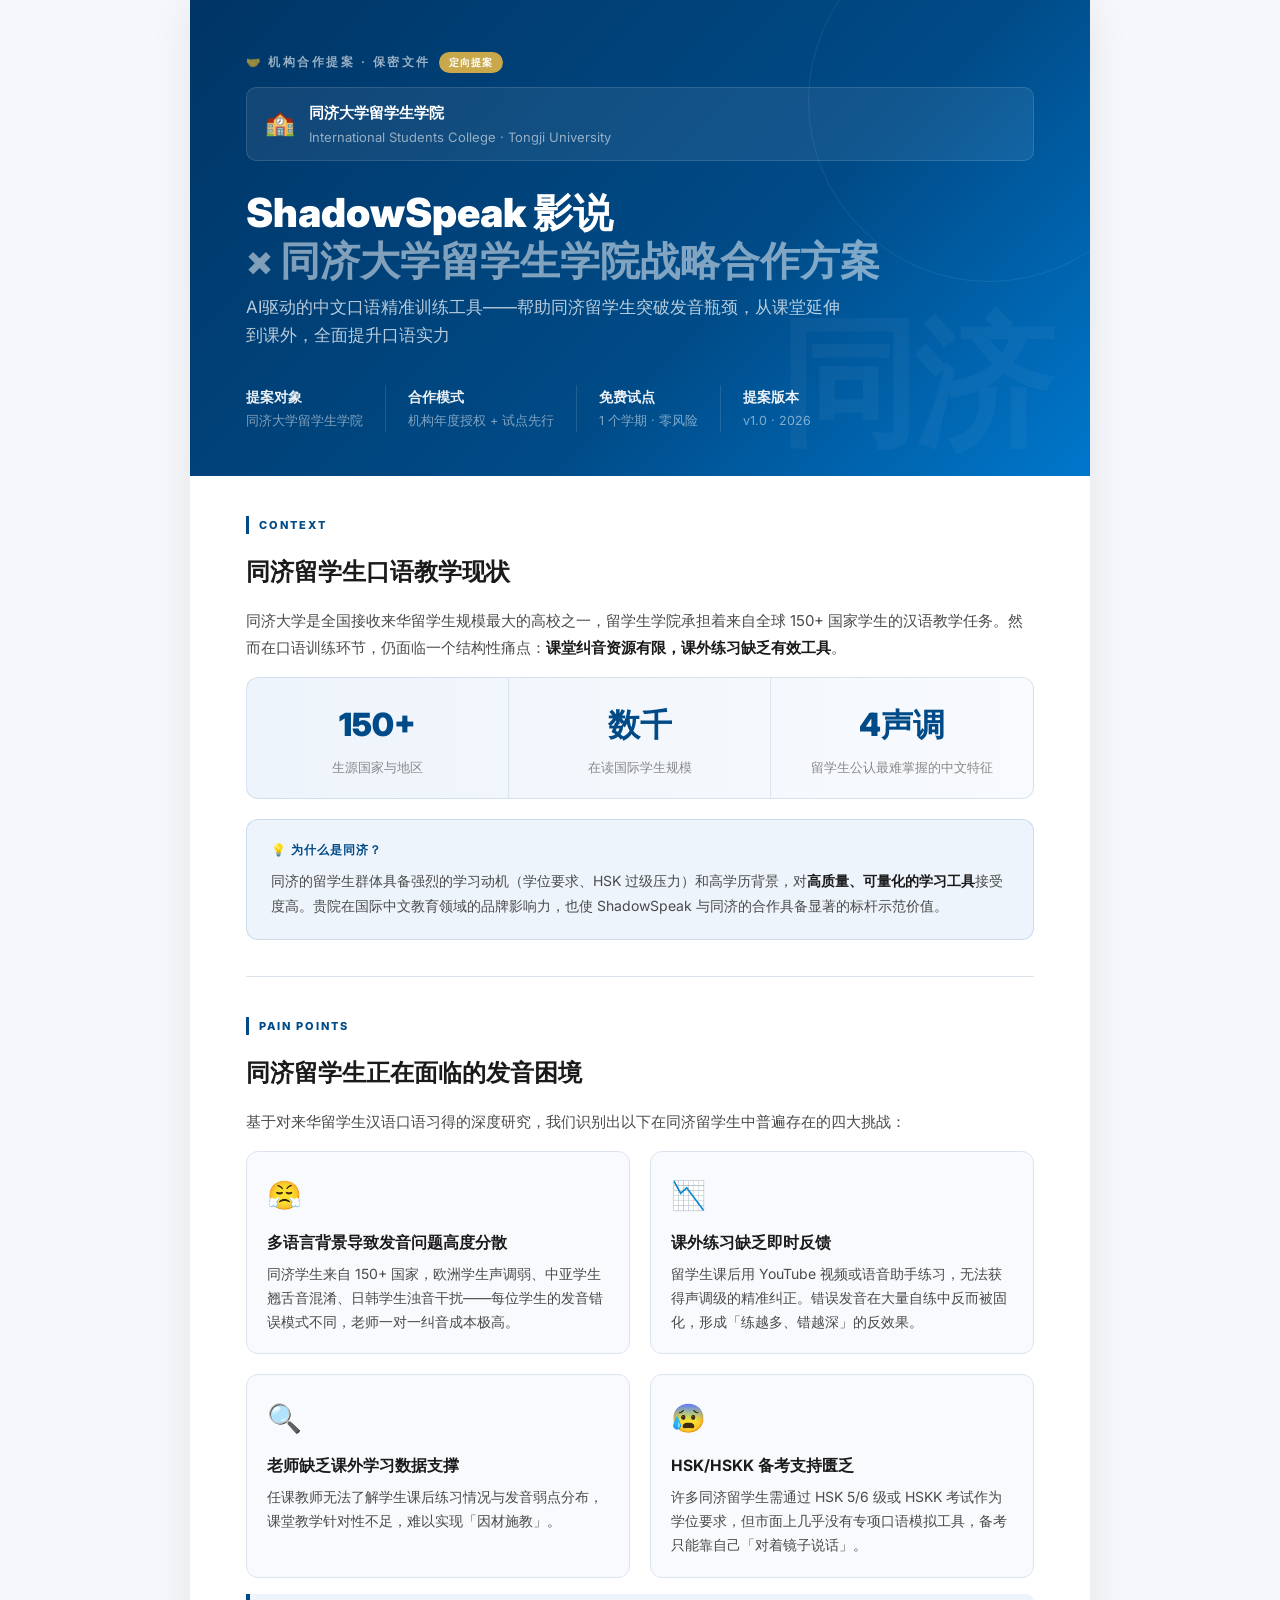
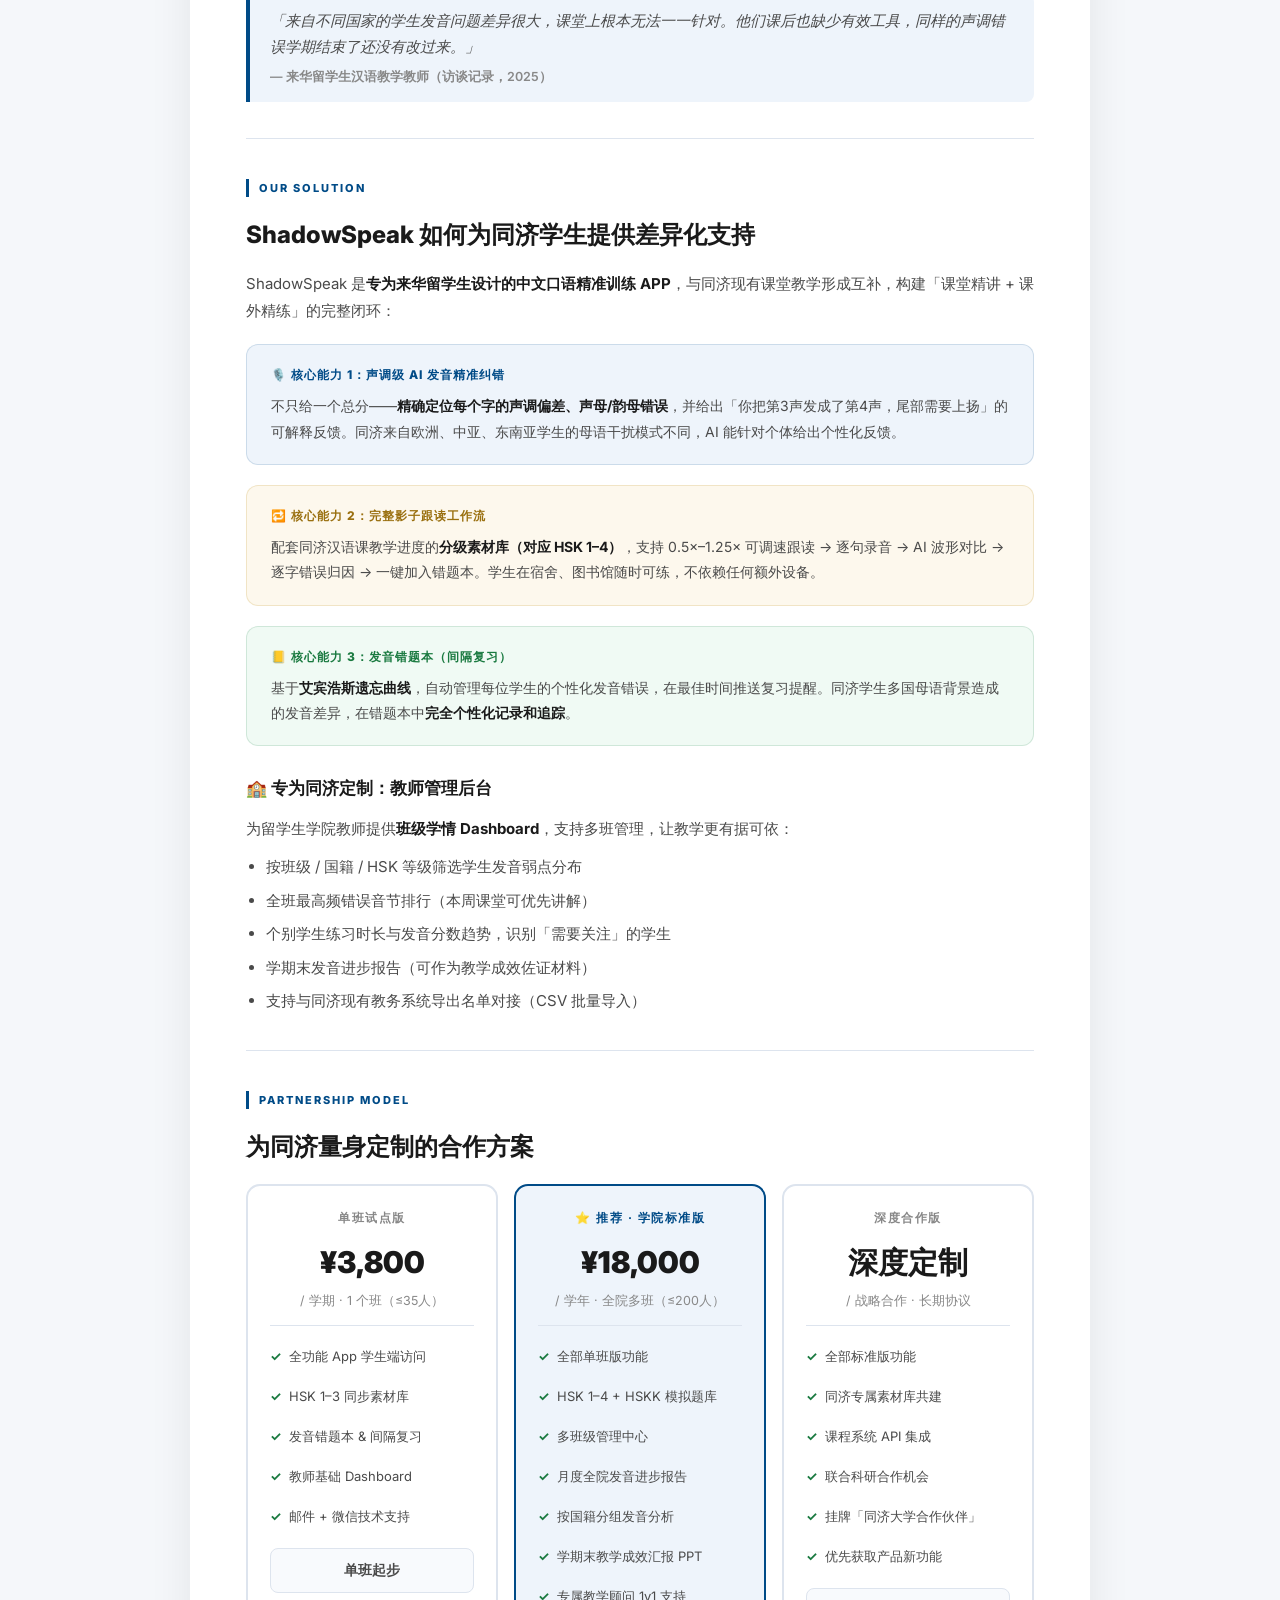
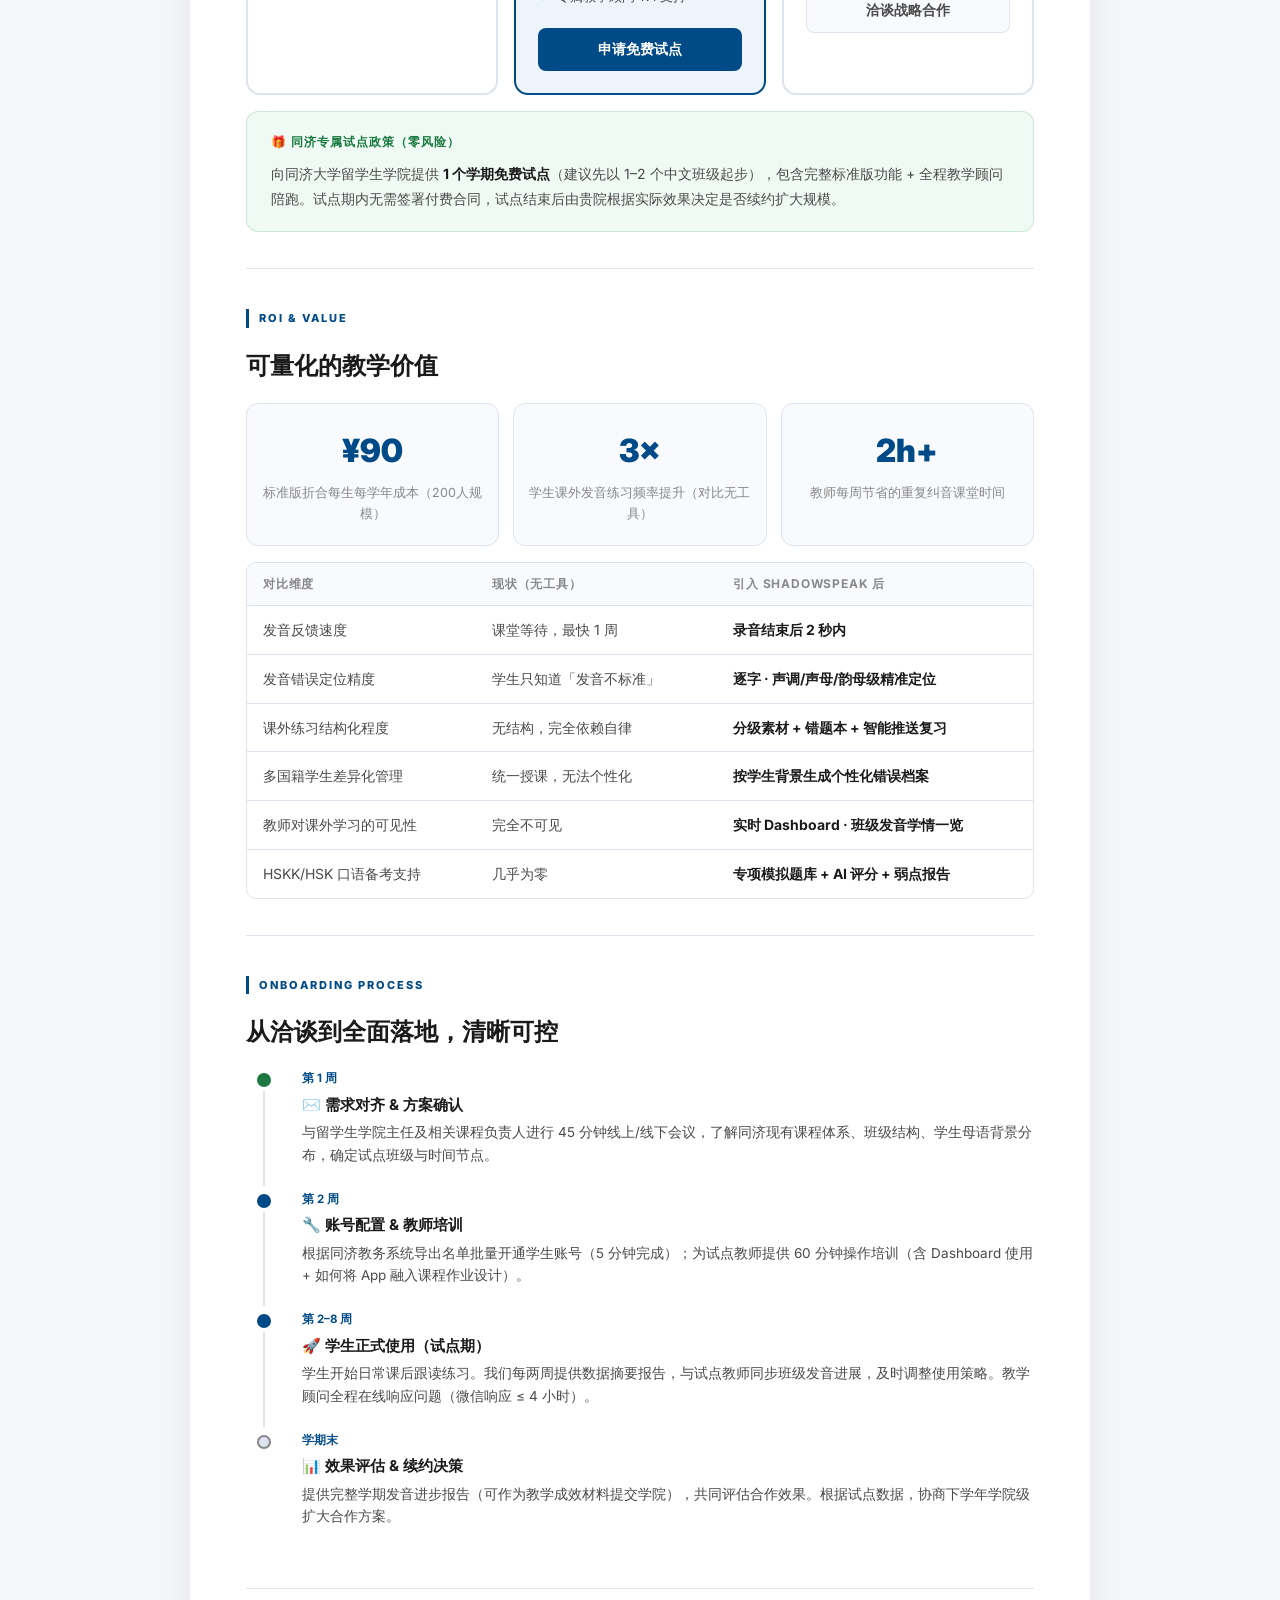
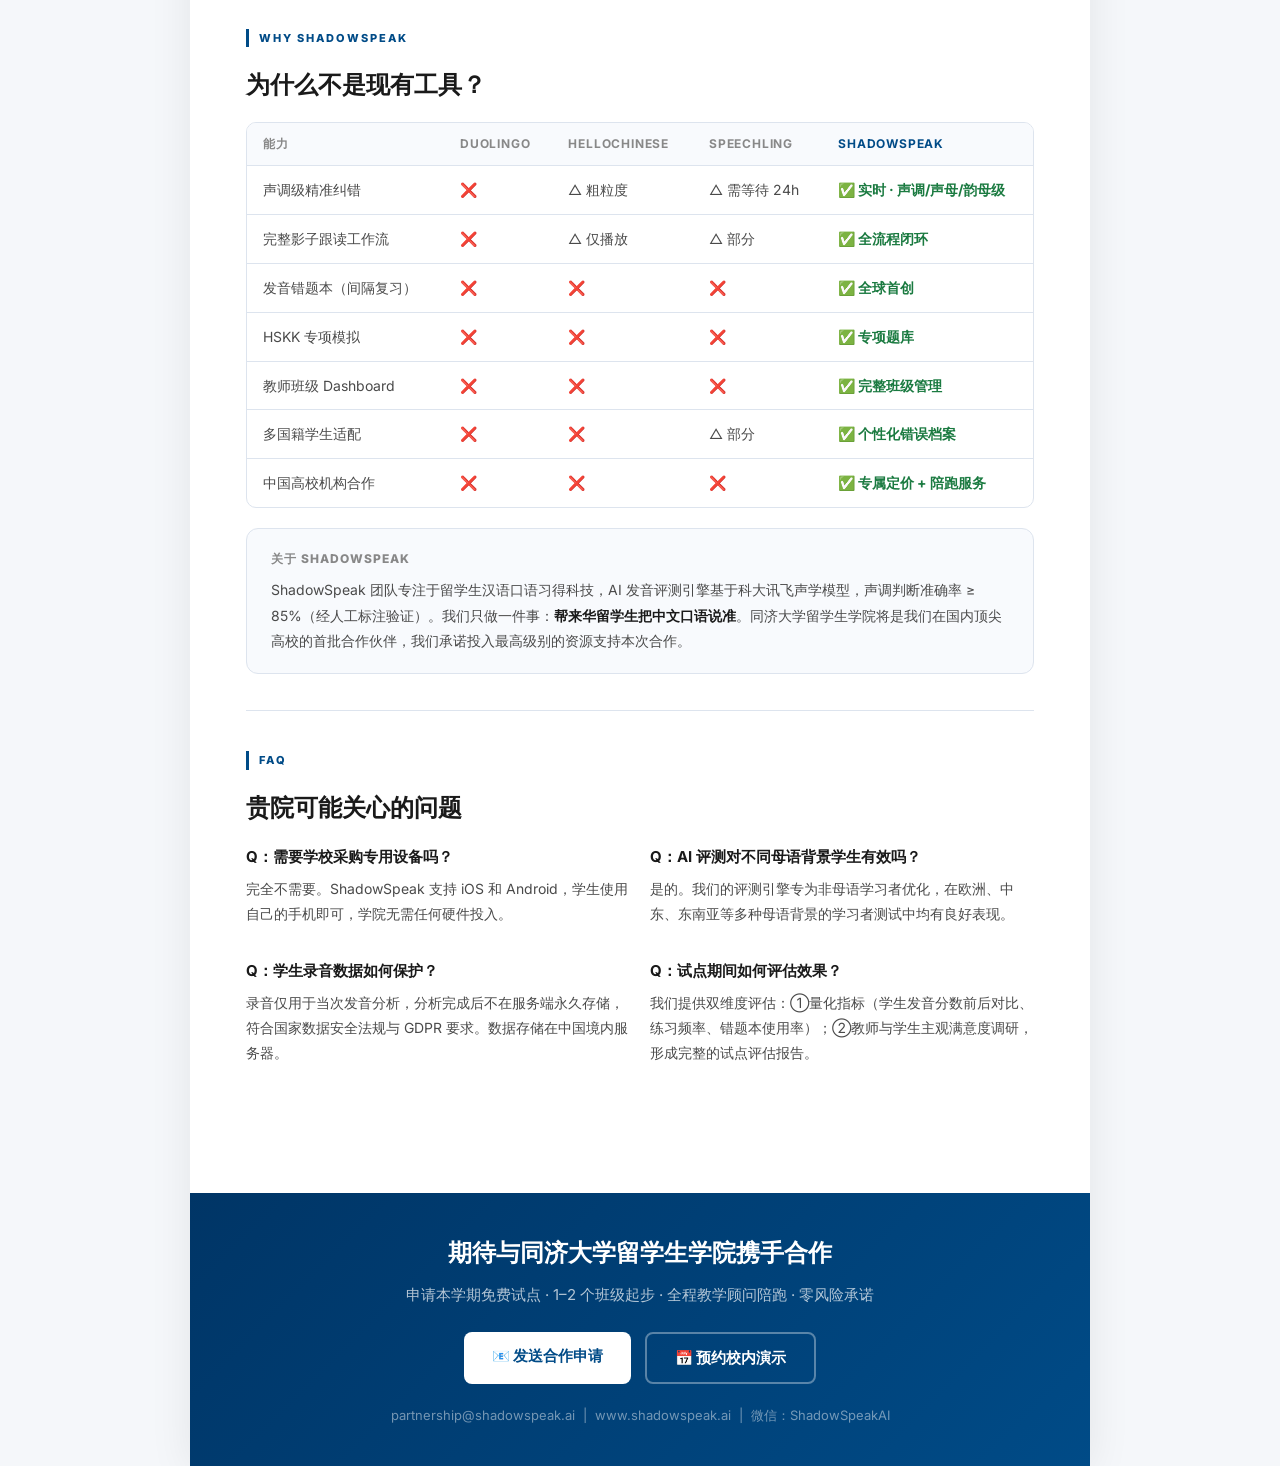
==== tob_proposal.html @ cf32af8a "Publish tob_proposal.html" ====
<!DOCTYPE html>
<html lang="zh">
<head>
<meta charset="UTF-8">
<meta name="viewport" content="width=device-width, initial-scale=1.0">
<title>ShadowSpeak 影说 — 同济大学留学生学院合作提案</title>
<link href="https://fonts.googleapis.com/css2?family=Inter:wght@300;400;500;600;700;800;900&display=swap" rel="stylesheet">
<style>
*{margin:0;padding:0;box-sizing:border-box;}
:root{
  --brand:#004B87;--brand-dark:#003566;--brand-accent:#0077CC;
  --gold:#C9A84C;--gold-light:#fdf8ed;
  --ink:#1a1a1a;--ink2:#4a4a4a;--ink3:#888;
  --light:#f5f7fa;--white:#ffffff;
  --border:#dde4ee;--surface:#f8fafd;
  --blue-light:#eef4fb;--green-light:#f0faf4;--red-light:#fdf2f0;
  --green:#1a7a40;--red:#c0392b;
}
html{font-size:16px;}
body{font-family:'Inter',sans-serif;background:var(--light);color:var(--ink);line-height:1.7;}
.page{max-width:900px;margin:0 auto;background:var(--white);box-shadow:0 4px 40px rgba(0,0,0,0.08);}

/* ── HEADER ── */
.header{
  background:linear-gradient(135deg, var(--brand-dark) 0%, var(--brand) 60%, var(--brand-accent) 100%);
  padding:52px 56px 44px;position:relative;overflow:hidden;
}
.header::after{
  content:'';position:absolute;top:-80px;right:-80px;
  width:360px;height:360px;border-radius:50%;
  border:1px solid rgba(255,255,255,0.08);
}
.header::before{
  content:'同济';position:absolute;bottom:-24px;right:40px;
  font-size:140px;font-weight:900;color:rgba(255,255,255,0.04);
  letter-spacing:-4px;pointer-events:none;
}
.h-kicker{
  font-size:11.5px;font-weight:700;letter-spacing:2.5px;text-transform:uppercase;
  color:rgba(255,255,255,0.6);margin-bottom:14px;display:flex;align-items:center;gap:8px;
}
.h-kicker-badge{
  background:var(--gold);color:#fff;font-size:10px;font-weight:800;
  padding:2px 10px;border-radius:999px;letter-spacing:1px;
}
.h-title{font-size:40px;font-weight:900;color:#fff;line-height:1.2;margin-bottom:8px;}
.h-title span{color:rgba(255,255,255,0.5);}
.h-subtitle{font-size:17px;color:rgba(255,255,255,0.72);font-weight:400;margin-bottom:36px;max-width:600px;line-height:1.65;}
.h-meta{display:flex;gap:0;flex-wrap:wrap;}
.h-meta-item{
  font-size:12.5px;color:rgba(255,255,255,0.5);
  padding-right:22px;margin-right:22px;border-right:1px solid rgba(255,255,255,0.12);
}
.h-meta-item:last-child{border-right:none;}
.h-meta strong{color:rgba(255,255,255,0.92);display:block;font-size:14px;margin-bottom:2px;}
/* school banner */
.school-banner{
  background:rgba(255,255,255,0.07);border:1px solid rgba(255,255,255,0.12);
  border-radius:10px;padding:12px 18px;margin-bottom:28px;
  display:flex;align-items:center;gap:14px;
}
.sb-flag{font-size:24px;}
.sb-name{font-size:15px;font-weight:800;color:#fff;}
.sb-dept{font-size:13px;color:rgba(255,255,255,0.55);}

/* ── BODY ── */
.body{padding:0 56px 60px;}

.sec{padding:40px 0 0;}
.sec-label{
  font-size:11px;font-weight:800;letter-spacing:2px;text-transform:uppercase;
  color:var(--brand);border-left:3px solid var(--brand);padding-left:10px;margin-bottom:18px;
}
.sec-title{font-size:24px;font-weight:800;color:var(--ink);margin-bottom:14px;}
p{color:var(--ink2);font-size:15px;line-height:1.8;margin-bottom:12px;}
ul,ol{color:var(--ink2);padding-left:20px;margin-bottom:12px;}
li{margin-bottom:8px;font-size:15px;line-height:1.7;}
strong{color:var(--ink);font-weight:700;}

.divider{height:1px;background:var(--border);margin:36px 0 0;}

/* highlight box */
.hbox{border-radius:12px;padding:20px 24px;margin:20px 0;}
.hbox-blue{background:var(--blue-light);border:1px solid rgba(0,75,135,0.15);}
.hbox-gold{background:var(--gold-light);border:1px solid rgba(201,168,76,0.25);}
.hbox-green{background:var(--green-light);border:1px solid rgba(26,122,64,0.15);}
.hbox-gray{background:var(--surface);border:1px solid var(--border);}
.hbox-red{background:var(--red-light);border:1px solid rgba(192,57,43,0.12);}
.hbox-title{font-size:12px;font-weight:800;letter-spacing:1px;text-transform:uppercase;margin-bottom:8px;}
.hbox-blue .hbox-title{color:var(--brand);}
.hbox-gold .hbox-title{color:#9a7010;}
.hbox-green .hbox-title{color:var(--green);}
.hbox-gray .hbox-title{color:var(--ink3);}
.hbox-red .hbox-title{color:var(--red);}
.hbox p{margin:0;font-size:14px;}

/* two-col */
.two-col{display:grid;grid-template-columns:1fr 1fr;gap:20px;margin:16px 0;}
.col-card{background:var(--surface);border:1px solid var(--border);border-radius:12px;padding:20px;}
.cc-icon{font-size:28px;margin-bottom:10px;}
.cc-title{font-size:15.5px;font-weight:700;color:var(--ink);margin-bottom:6px;}
.cc-desc{font-size:14px;color:var(--ink2);line-height:1.7;}

/* table */
.table-wrap{overflow-x:auto;margin:16px 0;border-radius:10px;border:1px solid var(--border);}
table{width:100%;border-collapse:collapse;font-size:14px;}
th{padding:11px 16px;text-align:left;background:var(--surface);color:var(--ink3);font-size:12px;font-weight:700;letter-spacing:0.8px;text-transform:uppercase;border-bottom:1px solid var(--border);}
td{padding:12px 16px;border-bottom:1px solid var(--border);color:var(--ink2);vertical-align:top;}
tr:last-child td{border-bottom:none;}

/* data highlight row */
.tongji-stat{
  background:linear-gradient(90deg,var(--blue-light),rgba(238,244,251,0.4));
  border:1px solid rgba(0,75,135,0.12);border-radius:12px;
  display:grid;grid-template-columns:repeat(3,1fr);gap:0;margin:16px 0;overflow:hidden;
}
.ts-item{text-align:center;padding:20px 16px;border-right:1px solid rgba(0,75,135,0.1);}
.ts-item:last-child{border-right:none;}
.ts-num{font-size:32px;font-weight:900;color:var(--brand);margin-bottom:4px;}
.ts-label{font-size:12.5px;color:var(--ink3);}

/* pricing */
.pricing-grid{display:grid;grid-template-columns:1fr 1fr 1fr;gap:16px;margin:16px 0;}
.price-card{border-radius:14px;padding:22px;border:2px solid var(--border);text-align:center;}
.price-card.featured{border-color:var(--brand);background:var(--blue-light);}
.pc-plan{font-size:12px;font-weight:700;letter-spacing:1.5px;text-transform:uppercase;color:var(--ink3);margin-bottom:8px;}
.price-card.featured .pc-plan{color:var(--brand);}
.pc-price{font-size:30px;font-weight:900;color:var(--ink);margin-bottom:2px;}
.pc-unit{font-size:12.5px;color:var(--ink3);}
.pc-divider{height:1px;background:var(--border);margin:14px 0;}
.pc-features{list-style:none;padding:0;text-align:left;}
.pc-features li{font-size:13px;color:var(--ink2);padding:5px 0;display:flex;gap:8px;align-items:flex-start;}
.pc-features li::before{content:'✓';color:var(--green);font-weight:700;flex-shrink:0;}
.pc-cta{margin-top:16px;padding:10px;border-radius:8px;font-size:13.5px;font-weight:700;cursor:pointer;}
.price-card.featured .pc-cta{background:var(--brand);color:#fff;}
.price-card:not(.featured) .pc-cta{background:var(--surface);border:1px solid var(--border);color:var(--ink2);}

/* timeline */
.timeline{margin:16px 0;}
.tl-item{display:flex;gap:20px;margin-bottom:0;}
.tl-left{display:flex;flex-direction:column;align-items:center;width:36px;flex-shrink:0;}
.tl-dot{width:14px;height:14px;border-radius:50%;background:var(--brand);flex-shrink:0;margin-top:4px;}
.tl-dot.done{background:var(--green);}
.tl-dot.future{background:var(--border);border:2px solid var(--ink3);}
.tl-line{width:2px;flex:1;background:var(--border);margin:4px 0;}
.tl-item:last-child .tl-line{display:none;}
.tl-right{padding-bottom:24px;}
.tl-month{font-size:11.5px;font-weight:700;color:var(--brand);margin-bottom:3px;}
.tl-title{font-size:15px;font-weight:700;color:var(--ink);margin-bottom:4px;}
.tl-desc{font-size:13.5px;color:var(--ink2);line-height:1.65;}

/* ROI */
.roi-grid{display:grid;grid-template-columns:repeat(3,1fr);gap:14px;margin:16px 0;}
.roi-card{text-align:center;padding:20px 14px;background:var(--surface);border:1px solid var(--border);border-radius:12px;}
.roi-num{font-size:32px;font-weight:900;color:var(--brand);margin-bottom:4px;}
.roi-label{font-size:12.5px;color:var(--ink3);}

/* quote */
.quote{border-left:4px solid var(--brand);padding:14px 20px;margin:16px 0;background:var(--blue-light);border-radius:0 8px 8px 0;}
.quote-text{font-size:15px;color:var(--ink2);font-style:italic;line-height:1.75;margin-bottom:6px;}
.quote-src{font-size:12.5px;color:var(--ink3);font-weight:600;}

/* CTA footer */
.cta-footer{
  background:linear-gradient(135deg,var(--brand-dark),var(--brand));
  padding:40px 56px;text-align:center;
}
.cf-title{font-size:24px;font-weight:800;color:#fff;margin-bottom:8px;}
.cf-sub{font-size:15px;color:rgba(255,255,255,0.7);margin-bottom:24px;}
.cf-btns{display:flex;gap:14px;justify-content:center;flex-wrap:wrap;}
.cf-btn{padding:12px 28px;border-radius:8px;font-size:14.5px;font-weight:700;cursor:pointer;}
.cf-btn-primary{background:#fff;color:var(--brand);}
.cf-btn-secondary{background:transparent;border:2px solid rgba(255,255,255,0.35);color:#fff;}
.cf-contact{margin-top:20px;font-size:13px;color:rgba(255,255,255,0.45);}

@media print{.page{box-shadow:none;}.cta-footer{break-inside:avoid;}}
</style>
</head>
<body>
<div class="page">

<!-- ── HEADER ── -->
<div class="header">
  <div class="h-kicker">
    🤝 机构合作提案 · 保密文件
    <span class="h-kicker-badge">定向提案</span>
  </div>
  <div class="school-banner">
    <div class="sb-flag">🏫</div>
    <div>
      <div class="sb-name">同济大学留学生学院</div>
      <div class="sb-dept">International Students College · Tongji University</div>
    </div>
  </div>
  <div class="h-title">ShadowSpeak 影说<br><span>× 同济大学留学生学院战略合作方案</span></div>
  <div class="h-subtitle">AI驱动的中文口语精准训练工具——帮助同济留学生突破发音瓶颈，从课堂延伸到课外，全面提升口语实力</div>
  <div class="h-meta">
    <div class="h-meta-item"><strong>提案对象</strong>同济大学留学生学院</div>
    <div class="h-meta-item"><strong>合作模式</strong>机构年度授权 + 试点先行</div>
    <div class="h-meta-item"><strong>免费试点</strong>1 个学期 · 零风险</div>
    <div class="h-meta-item"><strong>提案版本</strong>v1.0 · 2026</div>
  </div>
</div>

<div class="body">

  <!-- ── 0. 同济数据背景 ── -->
  <div class="sec">
    <div class="sec-label">Context</div>
    <div class="sec-title">同济留学生口语教学现状</div>
    <p>同济大学是全国接收来华留学生规模最大的高校之一，留学生学院承担着来自全球 150+ 国家学生的汉语教学任务。然而在口语训练环节，仍面临一个结构性痛点：<strong>课堂纠音资源有限，课外练习缺乏有效工具</strong>。</p>
    <div class="tongji-stat">
      <div class="ts-item">
        <div class="ts-num">150+</div>
        <div class="ts-label">生源国家与地区</div>
      </div>
      <div class="ts-item">
        <div class="ts-num">数千</div>
        <div class="ts-label">在读国际学生规模</div>
      </div>
      <div class="ts-item">
        <div class="ts-num">4声调</div>
        <div class="ts-label">留学生公认最难掌握的中文特征</div>
      </div>
    </div>
    <div class="hbox hbox-blue">
      <div class="hbox-title">💡 为什么是同济？</div>
      <p>同济的留学生群体具备强烈的学习动机（学位要求、HSK 过级压力）和高学历背景，对<strong>高质量、可量化的学习工具</strong>接受度高。贵院在国际中文教育领域的品牌影响力，也使 ShadowSpeak 与同济的合作具备显著的标杆示范价值。</p>
    </div>
  </div>
  <div class="divider"></div>

  <!-- ── 1. 您面临的挑战 ── -->
  <div class="sec">
    <div class="sec-label">Pain Points</div>
    <div class="sec-title">同济留学生正在面临的发音困境</div>
    <p>基于对来华留学生汉语口语习得的深度研究，我们识别出以下在同济留学生中普遍存在的四大挑战：</p>
    <div class="two-col">
      <div class="col-card">
        <div class="cc-icon">😤</div>
        <div class="cc-title">多语言背景导致发音问题高度分散</div>
        <div class="cc-desc">同济学生来自 150+ 国家，欧洲学生声调弱、中亚学生翘舌音混淆、日韩学生浊音干扰——每位学生的发音错误模式不同，老师一对一纠音成本极高。</div>
      </div>
      <div class="col-card">
        <div class="cc-icon">📉</div>
        <div class="cc-title">课外练习缺乏即时反馈</div>
        <div class="cc-desc">留学生课后用 YouTube 视频或语音助手练习，无法获得声调级的精准纠正。错误发音在大量自练中反而被固化，形成「练越多、错越深」的反效果。</div>
      </div>
      <div class="col-card">
        <div class="cc-icon">🔍</div>
        <div class="cc-title">老师缺乏课外学习数据支撑</div>
        <div class="cc-desc">任课教师无法了解学生课后练习情况与发音弱点分布，课堂教学针对性不足，难以实现「因材施教」。</div>
      </div>
      <div class="col-card">
        <div class="cc-icon">😰</div>
        <div class="cc-title">HSK/HSKK 备考支持匮乏</div>
        <div class="cc-desc">许多同济留学生需通过 HSK 5/6 级或 HSKK 考试作为学位要求，但市面上几乎没有专项口语模拟工具，备考只能靠自己「对着镜子说话」。</div>
      </div>
    </div>
    <div class="quote">
      <div class="quote-text">「来自不同国家的学生发音问题差异很大，课堂上根本无法一一针对。他们课后也缺少有效工具，同样的声调错误学期结束了还没有改过来。」</div>
      <div class="quote-src">— 来华留学生汉语教学教师（访谈记录，2025）</div>
    </div>
  </div>
  <div class="divider"></div>

  <!-- ── 2. 解决方案 ── -->
  <div class="sec">
    <div class="sec-label">Our Solution</div>
    <div class="sec-title">ShadowSpeak 如何为同济学生提供差异化支持</div>
    <p>ShadowSpeak 是<strong>专为来华留学生设计的中文口语精准训练 APP</strong>，与同济现有课堂教学形成互补，构建「课堂精讲 + 课外精练」的完整闭环：</p>

    <div class="hbox hbox-blue" style="margin-top:20px;">
      <div class="hbox-title">🎙️ 核心能力 1：声调级 AI 发音精准纠错</div>
      <p>不只给一个总分——<strong>精确定位每个字的声调偏差、声母/韵母错误</strong>，并给出「你把第3声发成了第4声，尾部需要上扬」的可解释反馈。同济来自欧洲、中亚、东南亚学生的母语干扰模式不同，AI 能针对个体给出个性化反馈。</p>
    </div>

    <div class="hbox hbox-gold">
      <div class="hbox-title">🔁 核心能力 2：完整影子跟读工作流</div>
      <p>配套同济汉语课教学进度的<strong>分级素材库（对应 HSK 1–4）</strong>，支持 0.5×–1.25× 可调速跟读 → 逐句录音 → AI 波形对比 → 逐字错误归因 → 一键加入错题本。学生在宿舍、图书馆随时可练，不依赖任何额外设备。</p>
    </div>

    <div class="hbox hbox-green">
      <div class="hbox-title">📒 核心能力 3：发音错题本（间隔复习）</div>
      <p>基于<strong>艾宾浩斯遗忘曲线</strong>，自动管理每位学生的个性化发音错误，在最佳时间推送复习提醒。同济学生多国母语背景造成的发音差异，在错题本中<strong>完全个性化记录和追踪</strong>。</p>
    </div>

    <h3 style="font-size:17px;font-weight:700;color:var(--ink);margin:28px 0 12px;">🏫 专为同济定制：教师管理后台</h3>
    <p>为留学生学院教师提供<strong>班级学情 Dashboard</strong>，支持多班管理，让教学更有据可依：</p>
    <ul>
      <li>按班级 / 国籍 / HSK 等级筛选学生发音弱点分布</li>
      <li>全班最高频错误音节排行（本周课堂可优先讲解）</li>
      <li>个别学生练习时长与发音分数趋势，识别「需要关注」的学生</li>
      <li>学期末发音进步报告（可作为教学成效佐证材料）</li>
      <li>支持与同济现有教务系统导出名单对接（CSV 批量导入）</li>
    </ul>
  </div>
  <div class="divider"></div>

  <!-- ── 3. 合作方案 ── -->
  <div class="sec">
    <div class="sec-label">Partnership Model</div>
    <div class="sec-title">为同济量身定制的合作方案</div>

    <div class="pricing-grid">
      <div class="price-card">
        <div class="pc-plan">单班试点版</div>
        <div class="pc-price">¥3,800</div>
        <div class="pc-unit">/ 学期 · 1 个班（≤35人）</div>
        <div class="pc-divider"></div>
        <ul class="pc-features">
          <li>全功能 App 学生端访问</li>
          <li>HSK 1–3 同步素材库</li>
          <li>发音错题本 & 间隔复习</li>
          <li>教师基础 Dashboard</li>
          <li>邮件 + 微信技术支持</li>
        </ul>
        <div class="pc-cta">单班起步</div>
      </div>
      <div class="price-card featured">
        <div class="pc-plan">⭐ 推荐 · 学院标准版</div>
        <div class="pc-price">¥18,000</div>
        <div class="pc-unit">/ 学年 · 全院多班（≤200人）</div>
        <div class="pc-divider"></div>
        <ul class="pc-features">
          <li>全部单班版功能</li>
          <li>HSK 1–4 + HSKK 模拟题库</li>
          <li>多班级管理中心</li>
          <li>月度全院发音进步报告</li>
          <li>按国籍分组发音分析</li>
          <li>学期末教学成效汇报 PPT</li>
          <li>专属教学顾问 1v1 支持</li>
        </ul>
        <div class="pc-cta">申请免费试点</div>
      </div>
      <div class="price-card">
        <div class="pc-plan">深度合作版</div>
        <div class="pc-price">深度定制</div>
        <div class="pc-unit">/ 战略合作 · 长期协议</div>
        <div class="pc-divider"></div>
        <ul class="pc-features">
          <li>全部标准版功能</li>
          <li>同济专属素材库共建</li>
          <li>课程系统 API 集成</li>
          <li>联合科研合作机会</li>
          <li>挂牌「同济大学合作伙伴」</li>
          <li>优先获取产品新功能</li>
        </ul>
        <div class="pc-cta">洽谈战略合作</div>
      </div>
    </div>

    <div class="hbox hbox-green" style="margin-top:8px;">
      <div class="hbox-title">🎁 同济专属试点政策（零风险）</div>
      <p>向同济大学留学生学院提供 <strong>1 个学期免费试点</strong>（建议先以 1–2 个中文班级起步），包含完整标准版功能 + 全程教学顾问陪跑。试点期内无需签署付费合同，试点结束后由贵院根据实际效果决定是否续约扩大规模。</p>
    </div>
  </div>
  <div class="divider"></div>

  <!-- ── 4. ROI ── -->
  <div class="sec">
    <div class="sec-label">ROI & Value</div>
    <div class="sec-title">可量化的教学价值</div>
    <div class="roi-grid">
      <div class="roi-card">
        <div class="roi-num">¥90</div>
        <div class="roi-label">标准版折合每生每学年成本（200人规模）</div>
      </div>
      <div class="roi-card">
        <div class="roi-num">3×</div>
        <div class="roi-label">学生课外发音练习频率提升（对比无工具）</div>
      </div>
      <div class="roi-card">
        <div class="roi-num">2h+</div>
        <div class="roi-label">教师每周节省的重复纠音课堂时间</div>
      </div>
    </div>
    <div class="table-wrap">
      <table>
        <thead><tr><th>对比维度</th><th>现状（无工具）</th><th>引入 ShadowSpeak 后</th></tr></thead>
        <tbody>
          <tr><td>发音反馈速度</td><td>课堂等待，最快 1 周</td><td><strong>录音结束后 2 秒内</strong></td></tr>
          <tr><td>发音错误定位精度</td><td>学生只知道「发音不标准」</td><td><strong>逐字 · 声调/声母/韵母级精准定位</strong></td></tr>
          <tr><td>课外练习结构化程度</td><td>无结构，完全依赖自律</td><td><strong>分级素材 + 错题本 + 智能推送复习</strong></td></tr>
          <tr><td>多国籍学生差异化管理</td><td>统一授课，无法个性化</td><td><strong>按学生背景生成个性化错误档案</strong></td></tr>
          <tr><td>教师对课外学习的可见性</td><td>完全不可见</td><td><strong>实时 Dashboard · 班级发音学情一览</strong></td></tr>
          <tr><td>HSKK/HSK 口语备考支持</td><td>几乎为零</td><td><strong>专项模拟题库 + AI 评分 + 弱点报告</strong></td></tr>
        </tbody>
      </table>
    </div>
  </div>
  <div class="divider"></div>

  <!-- ── 5. 合作流程 ── -->
  <div class="sec">
    <div class="sec-label">Onboarding Process</div>
    <div class="sec-title">从洽谈到全面落地，清晰可控</div>
    <div class="timeline">
      <div class="tl-item">
        <div class="tl-left"><div class="tl-dot done"></div><div class="tl-line"></div></div>
        <div class="tl-right">
          <div class="tl-month">第 1 周</div>
          <div class="tl-title">✉️ 需求对齐 & 方案确认</div>
          <div class="tl-desc">与留学生学院主任及相关课程负责人进行 45 分钟线上/线下会议，了解同济现有课程体系、班级结构、学生母语背景分布，确定试点班级与时间节点。</div>
        </div>
      </div>
      <div class="tl-item">
        <div class="tl-left"><div class="tl-dot"></div><div class="tl-line"></div></div>
        <div class="tl-right">
          <div class="tl-month">第 2 周</div>
          <div class="tl-title">🔧 账号配置 & 教师培训</div>
          <div class="tl-desc">根据同济教务系统导出名单批量开通学生账号（5 分钟完成）；为试点教师提供 60 分钟操作培训（含 Dashboard 使用 + 如何将 App 融入课程作业设计）。</div>
        </div>
      </div>
      <div class="tl-item">
        <div class="tl-left"><div class="tl-dot"></div><div class="tl-line"></div></div>
        <div class="tl-right">
          <div class="tl-month">第 2–8 周</div>
          <div class="tl-title">🚀 学生正式使用（试点期）</div>
          <div class="tl-desc">学生开始日常课后跟读练习。我们每两周提供数据摘要报告，与试点教师同步班级发音进展，及时调整使用策略。教学顾问全程在线响应问题（微信响应 ≤ 4 小时）。</div>
        </div>
      </div>
      <div class="tl-item">
        <div class="tl-left"><div class="tl-dot future"></div><div class="tl-line"></div></div>
        <div class="tl-right">
          <div class="tl-month">学期末</div>
          <div class="tl-title">📊 效果评估 & 续约决策</div>
          <div class="tl-desc">提供完整学期发音进步报告（可作为教学成效材料提交学院），共同评估合作效果。根据试点数据，协商下学年学院级扩大合作方案。</div>
        </div>
      </div>
    </div>
  </div>
  <div class="divider"></div>

  <!-- ── 6. 竞品对比 ── -->
  <div class="sec">
    <div class="sec-label">Why ShadowSpeak</div>
    <div class="sec-title">为什么不是现有工具？</div>
    <div class="table-wrap">
      <table>
        <thead><tr><th>能力</th><th>Duolingo</th><th>HelloChinese</th><th>Speechling</th><th style="color:var(--brand);">ShadowSpeak</th></tr></thead>
        <tbody>
          <tr><td>声调级精准纠错</td><td>❌</td><td>△ 粗粒度</td><td>△ 需等待 24h</td><td style="color:var(--green);font-weight:700;">✅ 实时 · 声调/声母/韵母级</td></tr>
          <tr><td>完整影子跟读工作流</td><td>❌</td><td>△ 仅播放</td><td>△ 部分</td><td style="color:var(--green);font-weight:700;">✅ 全流程闭环</td></tr>
          <tr><td>发音错题本（间隔复习）</td><td>❌</td><td>❌</td><td>❌</td><td style="color:var(--green);font-weight:700;">✅ 全球首创</td></tr>
          <tr><td>HSKK 专项模拟</td><td>❌</td><td>❌</td><td>❌</td><td style="color:var(--green);font-weight:700;">✅ 专项题库</td></tr>
          <tr><td>教师班级 Dashboard</td><td>❌</td><td>❌</td><td>❌</td><td style="color:var(--green);font-weight:700;">✅ 完整班级管理</td></tr>
          <tr><td>多国籍学生适配</td><td>❌</td><td>❌</td><td>△ 部分</td><td style="color:var(--green);font-weight:700;">✅ 个性化错误档案</td></tr>
          <tr><td>中国高校机构合作</td><td>❌</td><td>❌</td><td>❌</td><td style="color:var(--green);font-weight:700;">✅ 专属定价 + 陪跑服务</td></tr>
        </tbody>
      </table>
    </div>
    <div class="hbox hbox-gray" style="margin-top:20px;">
      <div class="hbox-title">关于 ShadowSpeak</div>
      <p>ShadowSpeak 团队专注于留学生汉语口语习得科技，AI 发音评测引擎基于科大讯飞声学模型，声调判断准确率 ≥ 85%（经人工标注验证）。我们只做一件事：<strong>帮来华留学生把中文口语说准</strong>。同济大学留学生学院将是我们在国内顶尖高校的首批合作伙伴，我们承诺投入最高级别的资源支持本次合作。</p>
    </div>
  </div>
  <div class="divider"></div>

  <!-- ── 7. FAQ ── -->
  <div class="sec" style="padding-bottom:40px;">
    <div class="sec-label">FAQ</div>
    <div class="sec-title">贵院可能关心的问题</div>
    <div class="two-col">
      <div>
        <h3 style="font-size:15px;font-weight:700;color:var(--ink);margin-bottom:6px;">Q：需要学校采购专用设备吗？</h3>
        <p style="font-size:14px;">完全不需要。ShadowSpeak 支持 iOS 和 Android，学生使用自己的手机即可，学院无需任何硬件投入。</p>
      </div>
      <div>
        <h3 style="font-size:15px;font-weight:700;color:var(--ink);margin-bottom:6px;">Q：AI 评测对不同母语背景学生有效吗？</h3>
        <p style="font-size:14px;">是的。我们的评测引擎专为非母语学习者优化，在欧洲、中东、东南亚等多种母语背景的学习者测试中均有良好表现。</p>
      </div>
      <div>
        <h3 style="font-size:15px;font-weight:700;color:var(--ink);margin-bottom:6px;">Q：学生录音数据如何保护？</h3>
        <p style="font-size:14px;">录音仅用于当次发音分析，分析完成后不在服务端永久存储，符合国家数据安全法规与 GDPR 要求。数据存储在中国境内服务器。</p>
      </div>
      <div>
        <h3 style="font-size:15px;font-weight:700;color:var(--ink);margin-bottom:6px;">Q：试点期间如何评估效果？</h3>
        <p style="font-size:14px;">我们提供双维度评估：①量化指标（学生发音分数前后对比、练习频率、错题本使用率）；②教师与学生主观满意度调研，形成完整的试点评估报告。</p>
      </div>
    </div>
  </div>

</div><!-- /body -->

<!-- ── CTA FOOTER ── -->
<div class="cta-footer">
  <div class="cf-title">期待与同济大学留学生学院携手合作</div>
  <div class="cf-sub">申请本学期免费试点 · 1–2 个班级起步 · 全程教学顾问陪跑 · 零风险承诺</div>
  <div class="cf-btns">
    <div class="cf-btn cf-btn-primary">📧 发送合作申请</div>
    <div class="cf-btn cf-btn-secondary">📅 预约校内演示</div>
  </div>
  <div class="cf-contact">
    partnership@shadowspeak.ai &nbsp;|&nbsp; www.shadowspeak.ai &nbsp;|&nbsp; 微信：ShadowSpeakAI
  </div>
</div>

</div><!-- /page -->
</body>
</html>
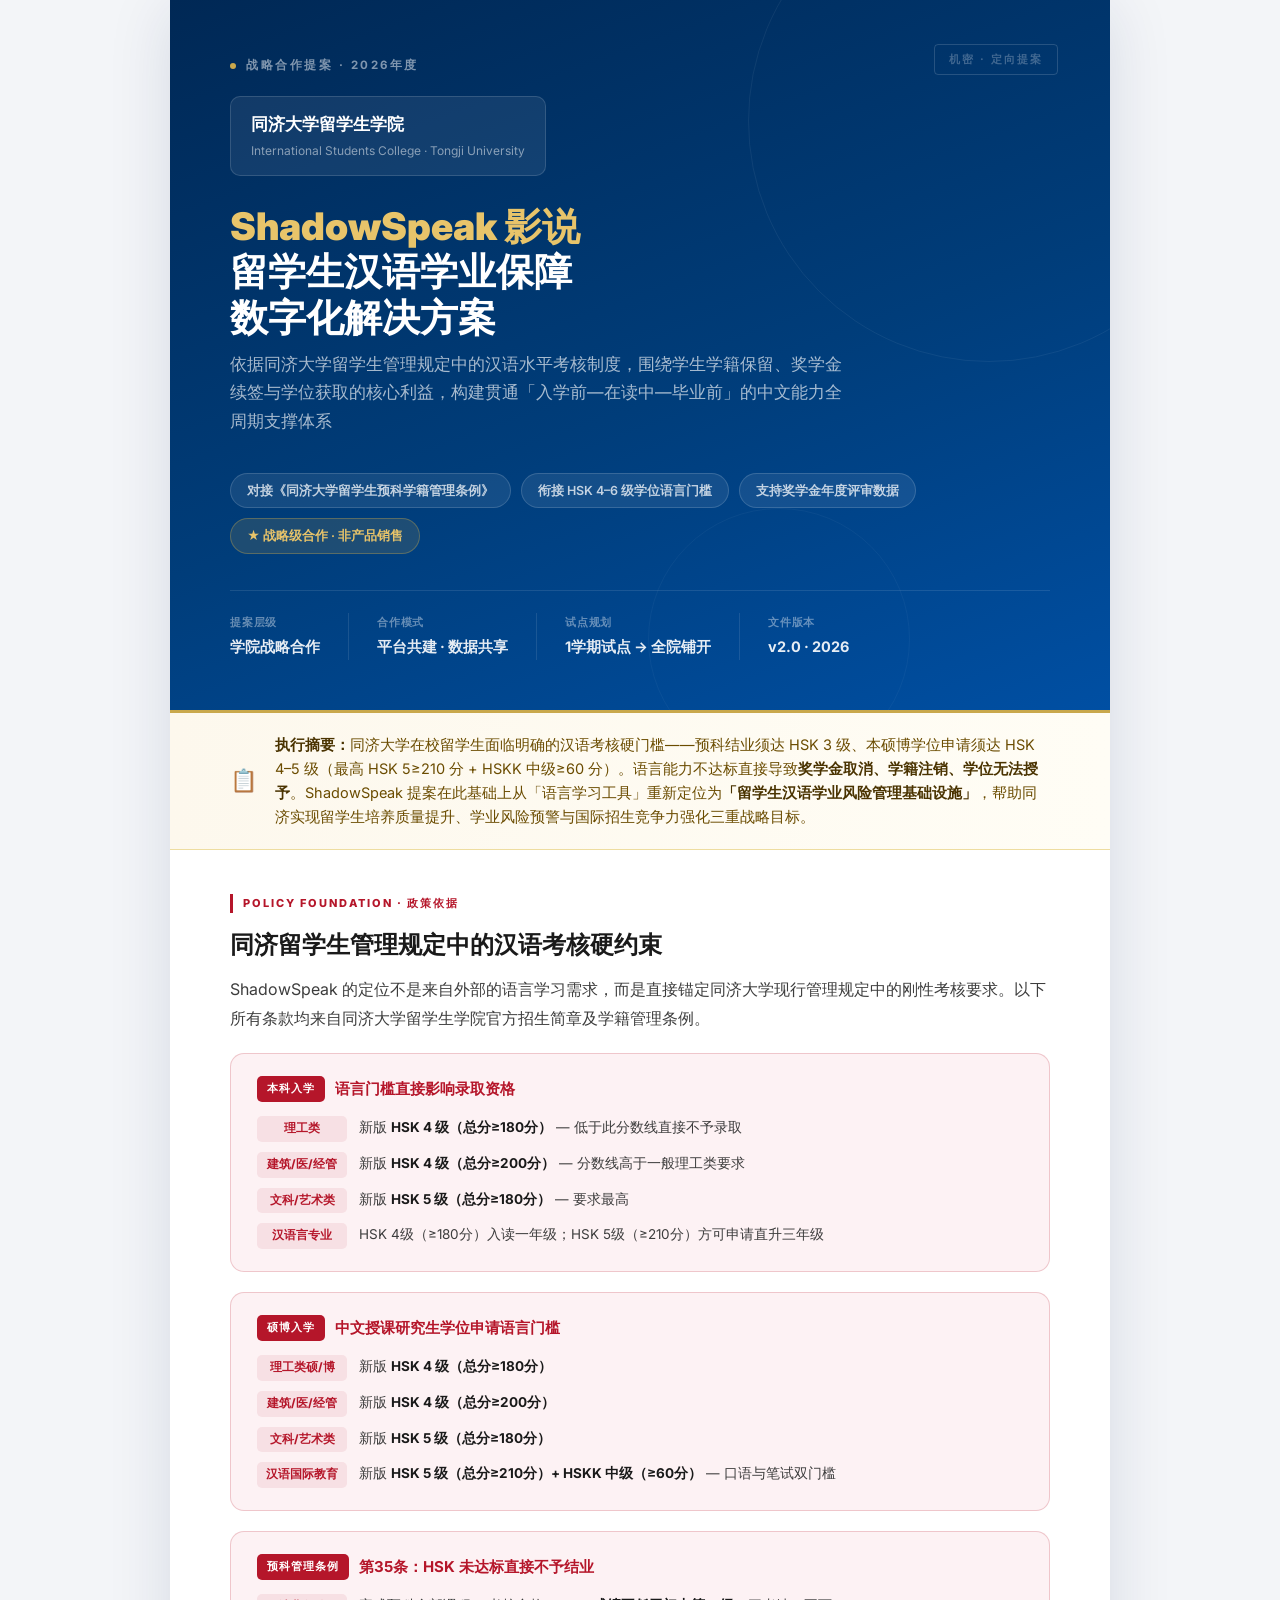
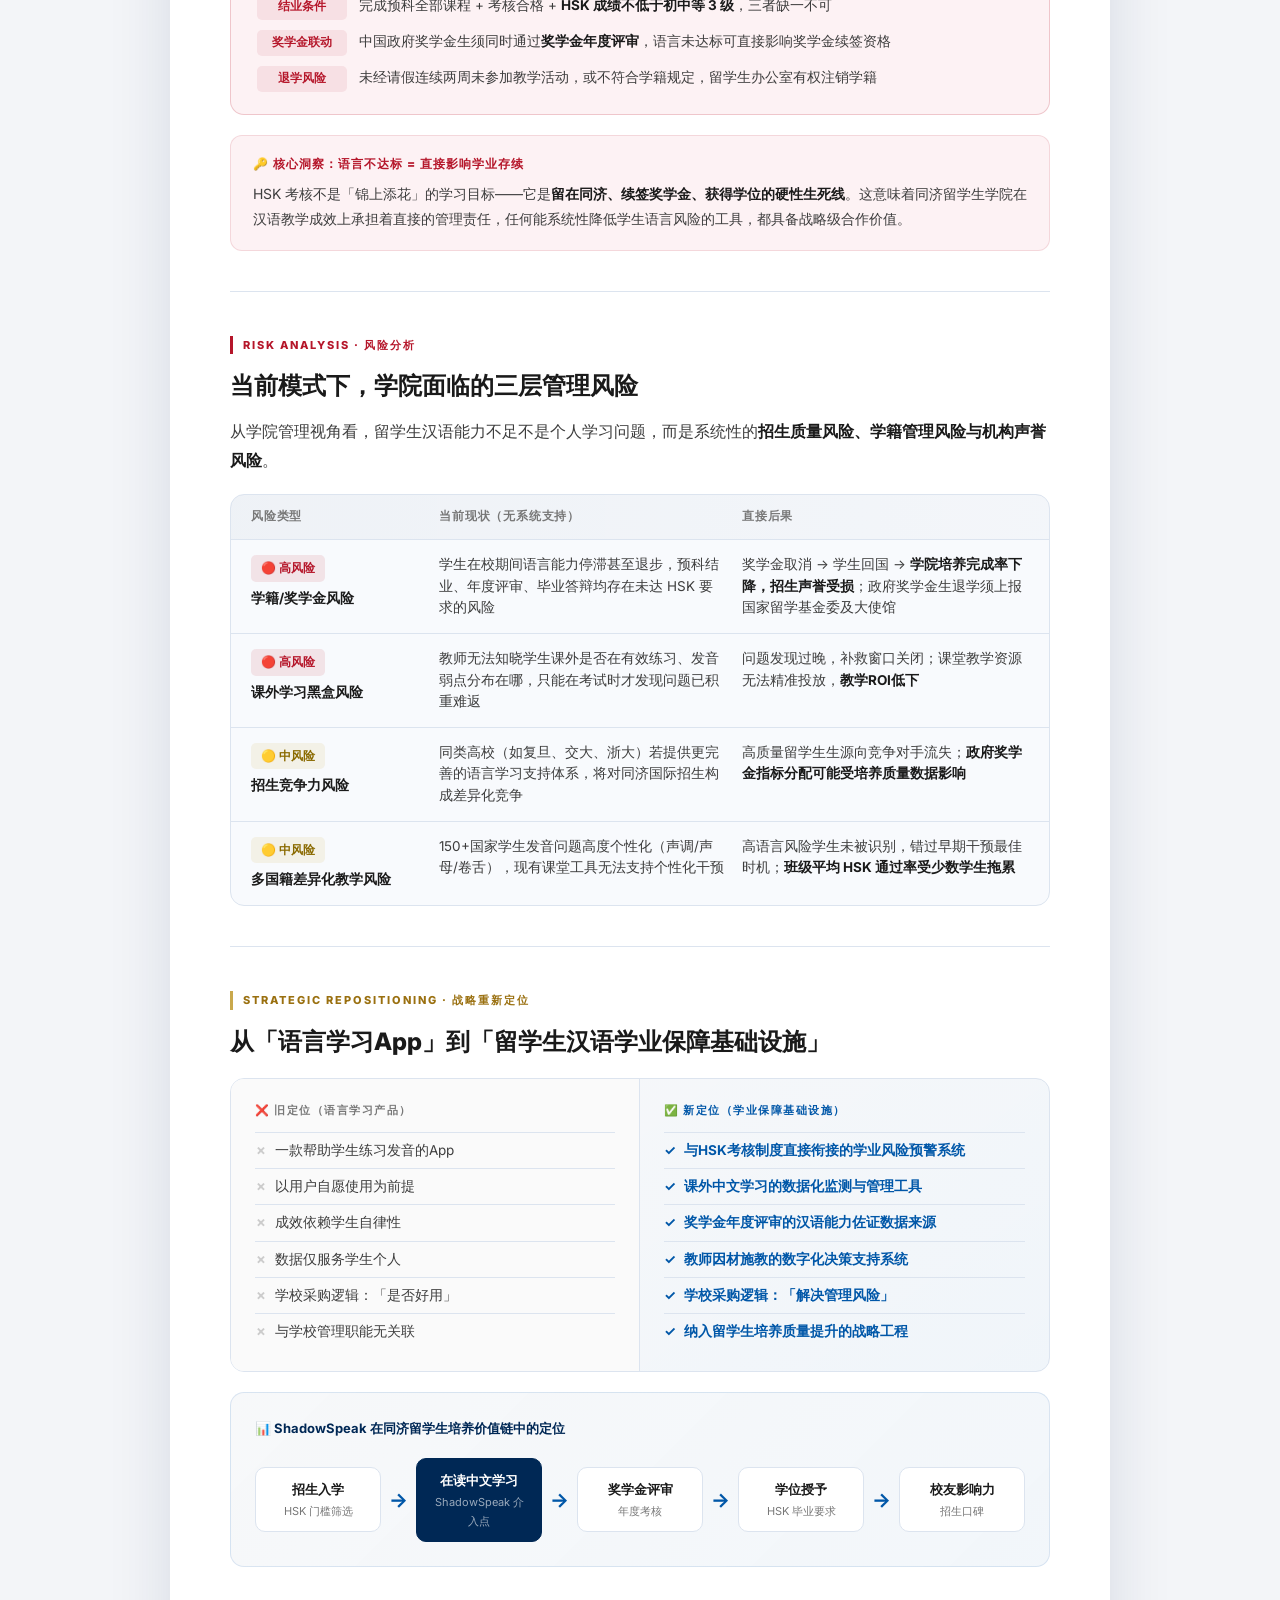
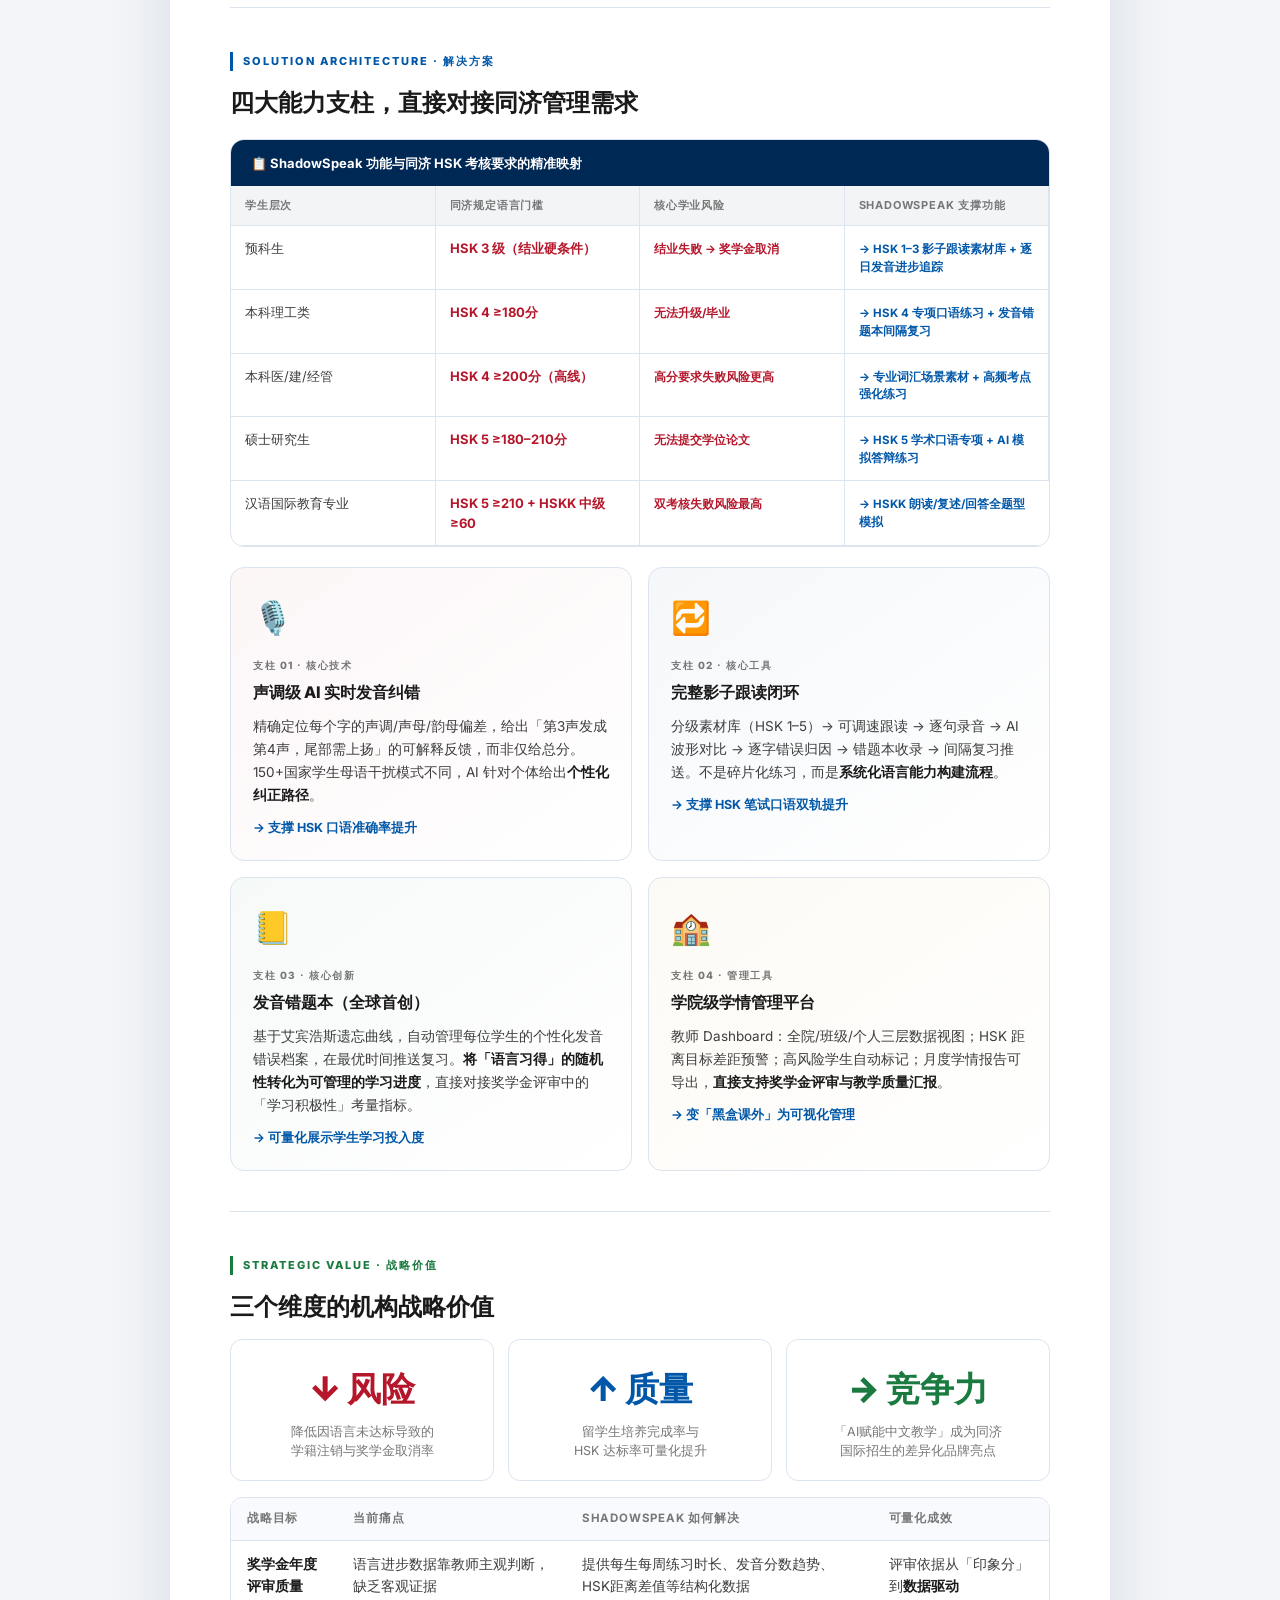
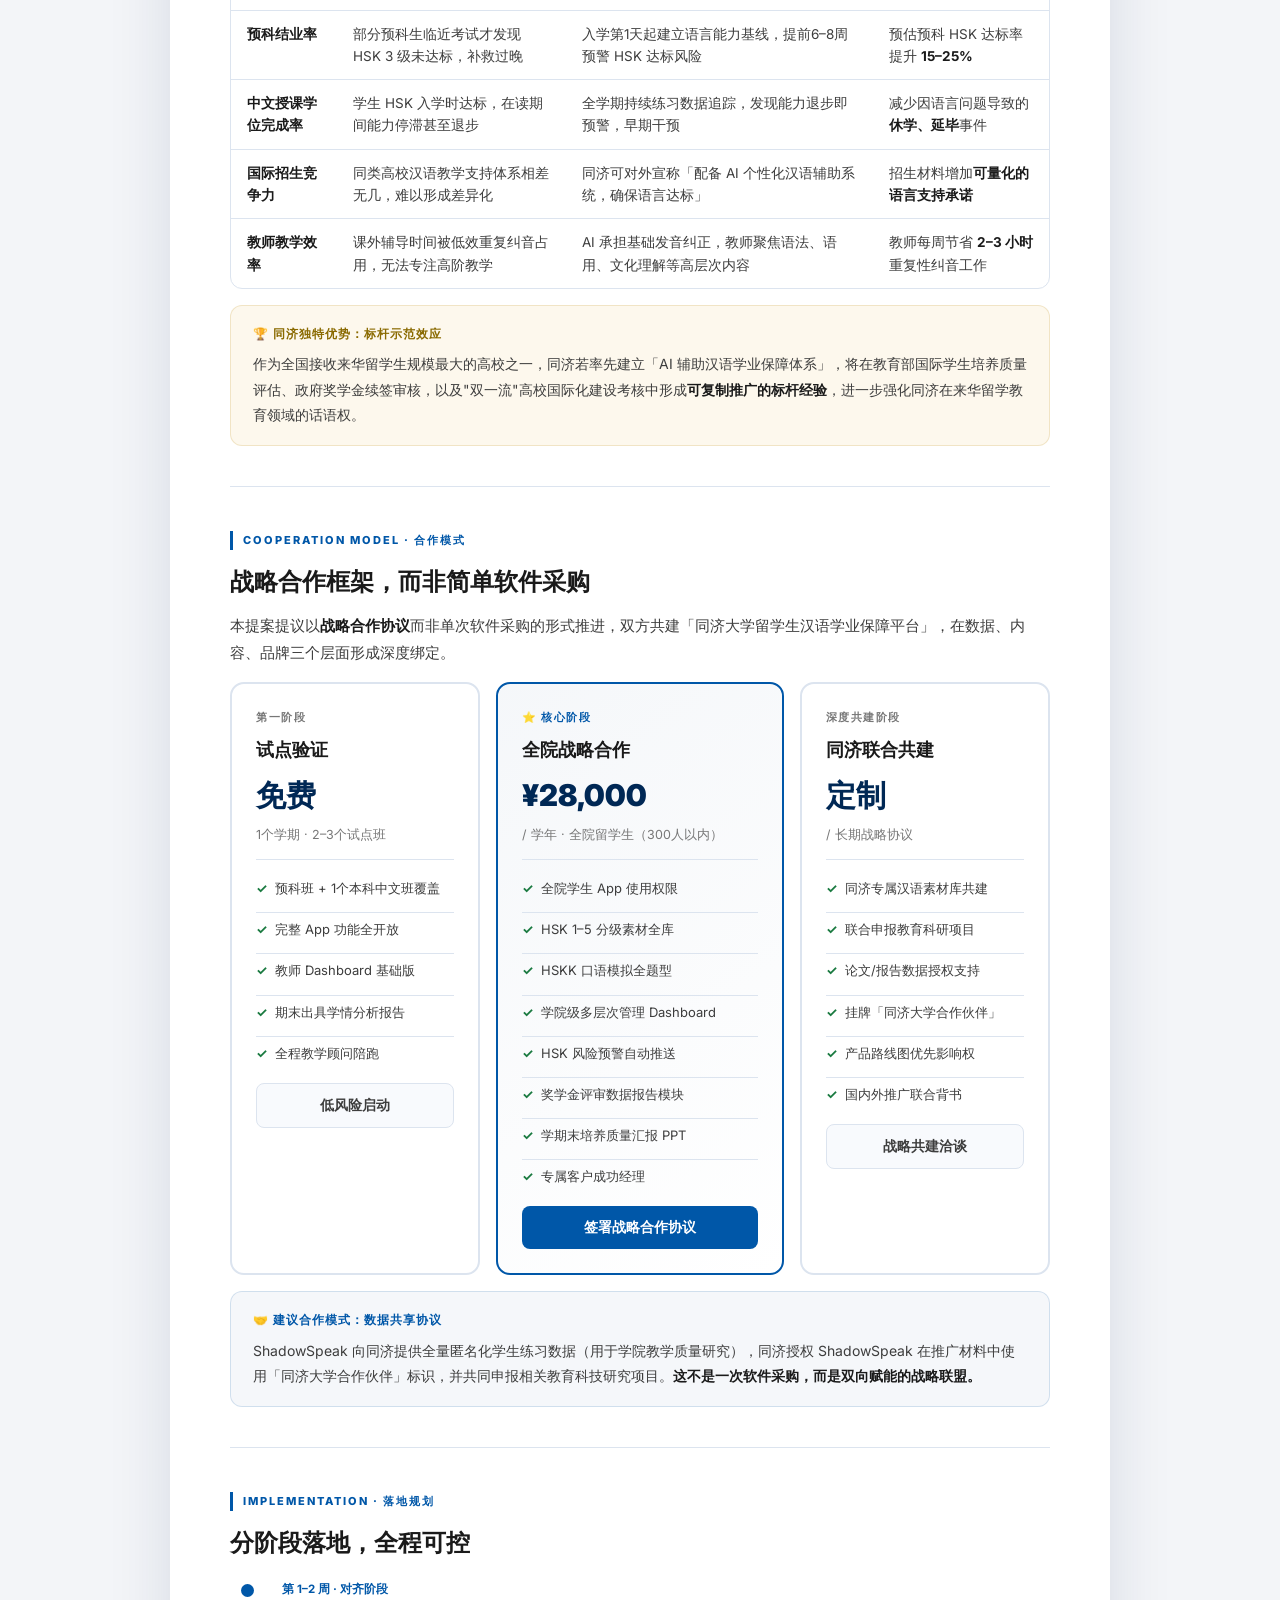
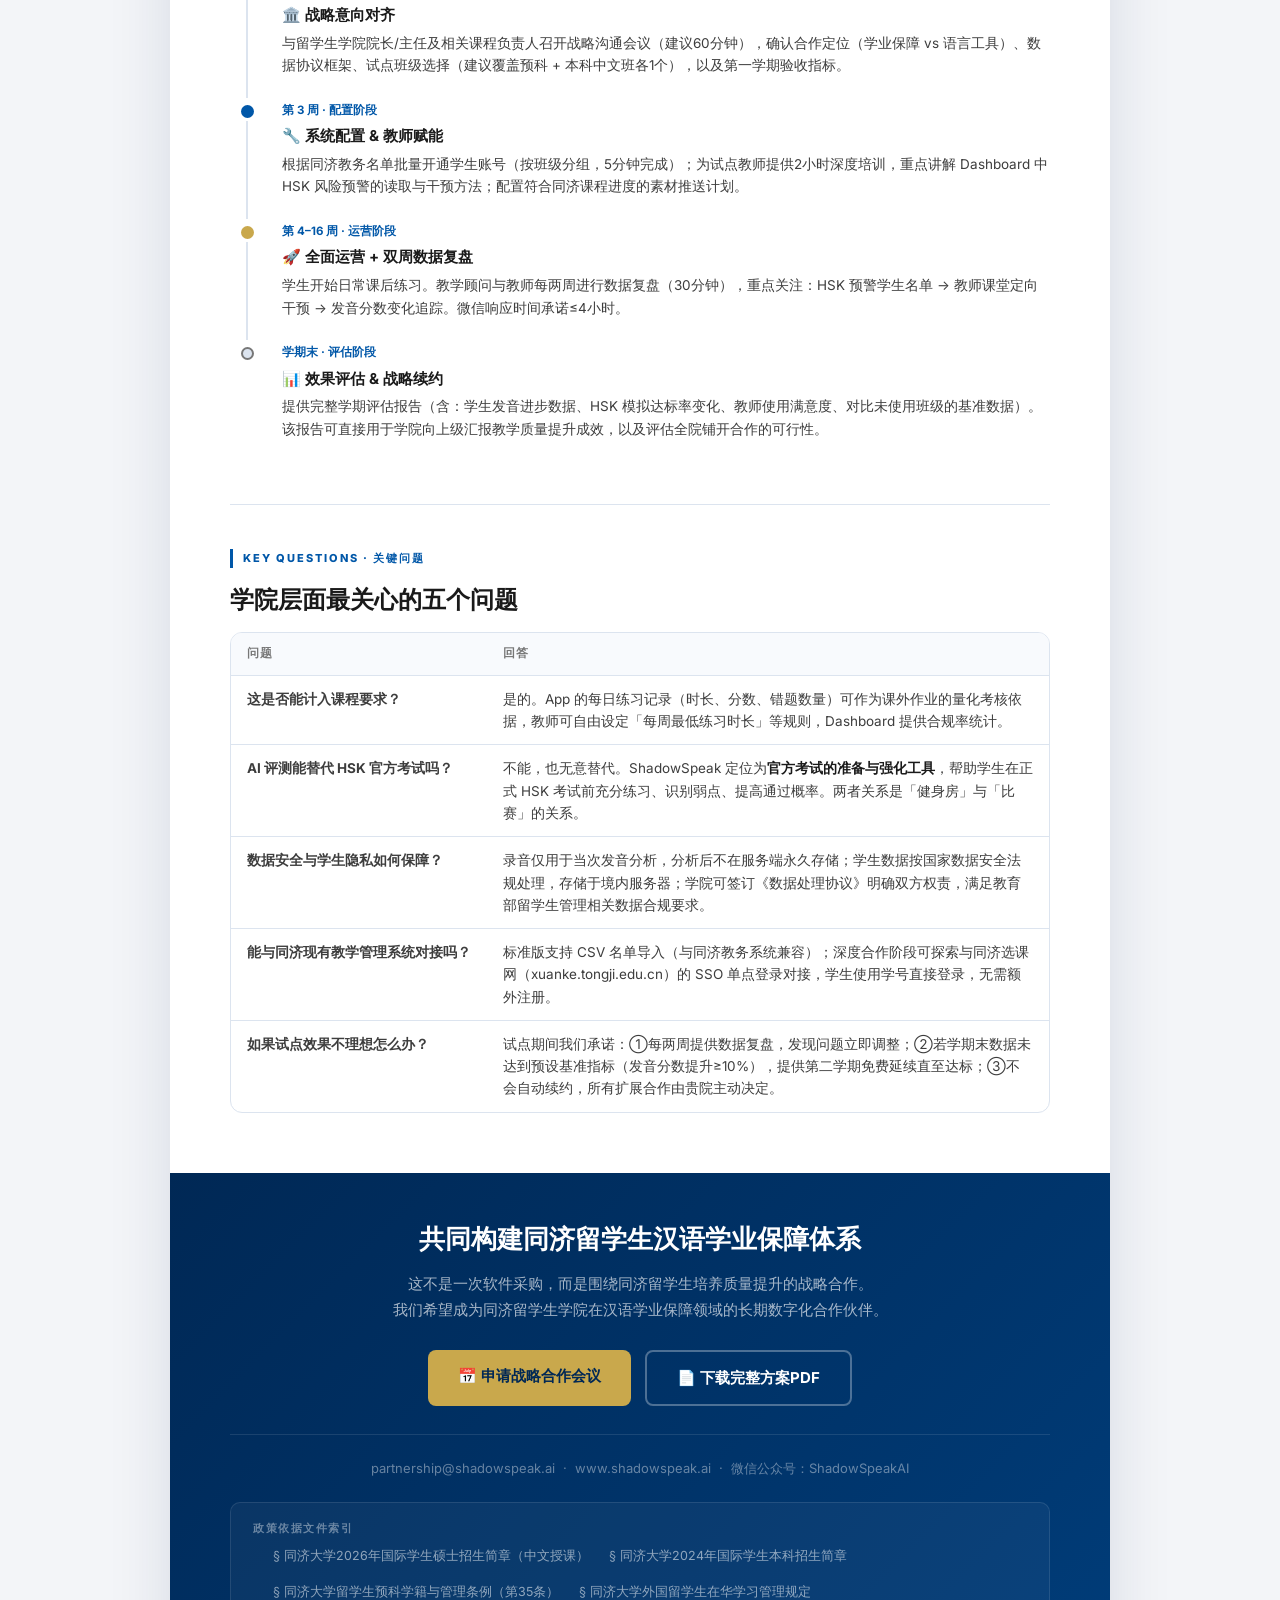
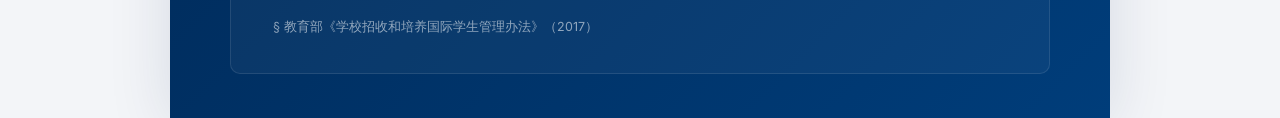
==== commit 557c74ad: "Publish tob_proposal.html" ====
--- a/tob_proposal.html
+++ b/tob_proposal.html
@@ -3,175 +3,281 @@
 <head>
 <meta charset="UTF-8">
 <meta name="viewport" content="width=device-width, initial-scale=1.0">
-<title>ShadowSpeak 影说 — 同济大学留学生学院合作提案</title>
+<title>ShadowSpeak × 同济大学留学生学院 — 战略合作提案</title>
 <link href="https://fonts.googleapis.com/css2?family=Inter:wght@300;400;500;600;700;800;900&display=swap" rel="stylesheet">
 <style>
 *{margin:0;padding:0;box-sizing:border-box;}
 :root{
-  --brand:#004B87;--brand-dark:#003566;--brand-accent:#0077CC;
-  --gold:#C9A84C;--gold-light:#fdf8ed;
-  --ink:#1a1a1a;--ink2:#4a4a4a;--ink3:#888;
-  --light:#f5f7fa;--white:#ffffff;
-  --border:#dde4ee;--surface:#f8fafd;
-  --blue-light:#eef4fb;--green-light:#f0faf4;--red-light:#fdf2f0;
-  --green:#1a7a40;--red:#c0392b;
-}
-html{font-size:16px;}
-body{font-family:'Inter',sans-serif;background:var(--light);color:var(--ink);line-height:1.7;}
-.page{max-width:900px;margin:0 auto;background:var(--white);box-shadow:0 4px 40px rgba(0,0,0,0.08);}
-
-/* ── HEADER ── */
-.header{
-  background:linear-gradient(135deg, var(--brand-dark) 0%, var(--brand) 60%, var(--brand-accent) 100%);
-  padding:52px 56px 44px;position:relative;overflow:hidden;
-}
-.header::after{
-  content:'';position:absolute;top:-80px;right:-80px;
-  width:360px;height:360px;border-radius:50%;
-  border:1px solid rgba(255,255,255,0.08);
-}
-.header::before{
-  content:'同济';position:absolute;bottom:-24px;right:40px;
-  font-size:140px;font-weight:900;color:rgba(255,255,255,0.04);
-  letter-spacing:-4px;pointer-events:none;
-}
-.h-kicker{
+  --navy:#002855;--navy2:#003d7a;--blue:#0057A8;--blue2:#0077CC;
+  --gold:#C9A84C;--gold2:#e8c46a;--gold-bg:#fdf8ed;
+  --red:#b5162a;--red-bg:#fdf2f4;
+  --green:#1a7a40;--green-bg:#f0faf4;
+  --ink:#1a1a1a;--ink2:#3d3d3d;--ink3:#777;
+  --bg:#f3f5f8;--white:#fff;
+  --border:#dce4ef;--surface:#f8fafd;
+}
+body{font-family:'Inter',sans-serif;background:var(--bg);color:var(--ink);line-height:1.72;font-size:15px;}
+.page{max-width:940px;margin:0 auto;background:var(--white);box-shadow:0 8px 60px rgba(0,30,80,0.12);}
+
+/* ══ COVER ══ */
+.cover{
+  background:linear-gradient(160deg,var(--navy) 0%,var(--navy2) 55%,#004fa3 100%);
+  padding:56px 60px 50px;position:relative;overflow:hidden;
+}
+.cover::before{
+  content:'';position:absolute;top:-120px;right:-120px;
+  width:480px;height:480px;border-radius:50%;
+  border:1px solid rgba(255,255,255,0.06);
+}
+.cover::after{
+  content:'';position:absolute;bottom:-60px;right:200px;
+  width:260px;height:260px;border-radius:50%;
+  border:1px solid rgba(255,255,255,0.04);
+}
+.cover-watermark{
+  position:absolute;right:52px;top:44px;
+  font-size:11px;font-weight:700;letter-spacing:2px;text-transform:uppercase;
+  color:rgba(255,255,255,0.25);border:1px solid rgba(255,255,255,0.15);
+  padding:5px 14px;border-radius:4px;
+}
+.cover-kicker{
   font-size:11.5px;font-weight:700;letter-spacing:2.5px;text-transform:uppercase;
-  color:rgba(255,255,255,0.6);margin-bottom:14px;display:flex;align-items:center;gap:8px;
-}
-.h-kicker-badge{
-  background:var(--gold);color:#fff;font-size:10px;font-weight:800;
-  padding:2px 10px;border-radius:999px;letter-spacing:1px;
-}
-.h-title{font-size:40px;font-weight:900;color:#fff;line-height:1.2;margin-bottom:8px;}
-.h-title span{color:rgba(255,255,255,0.5);}
-.h-subtitle{font-size:17px;color:rgba(255,255,255,0.72);font-weight:400;margin-bottom:36px;max-width:600px;line-height:1.65;}
-.h-meta{display:flex;gap:0;flex-wrap:wrap;}
-.h-meta-item{
-  font-size:12.5px;color:rgba(255,255,255,0.5);
-  padding-right:22px;margin-right:22px;border-right:1px solid rgba(255,255,255,0.12);
-}
-.h-meta-item:last-child{border-right:none;}
-.h-meta strong{color:rgba(255,255,255,0.92);display:block;font-size:14px;margin-bottom:2px;}
-/* school banner */
-.school-banner{
-  background:rgba(255,255,255,0.07);border:1px solid rgba(255,255,255,0.12);
-  border-radius:10px;padding:12px 18px;margin-bottom:28px;
-  display:flex;align-items:center;gap:14px;
-}
-.sb-flag{font-size:24px;}
-.sb-name{font-size:15px;font-weight:800;color:#fff;}
-.sb-dept{font-size:13px;color:rgba(255,255,255,0.55);}
-
-/* ── BODY ── */
-.body{padding:0 56px 60px;}
-
-.sec{padding:40px 0 0;}
+  color:rgba(255,255,255,0.5);margin-bottom:20px;display:flex;align-items:center;gap:10px;
+}
+.cover-kicker-dot{width:6px;height:6px;border-radius:50%;background:var(--gold);}
+.cover-school{
+  background:rgba(255,255,255,0.07);border:1px solid rgba(255,255,255,0.14);
+  border-radius:10px;padding:13px 20px;margin-bottom:28px;
+  display:inline-flex;align-items:center;gap:14px;
+}
+.cs-name{font-size:17px;font-weight:800;color:#fff;}
+.cs-en{font-size:12px;color:rgba(255,255,255,0.5);margin-top:2px;}
+.cover-title{font-size:38px;font-weight:900;color:#fff;line-height:1.2;margin-bottom:10px;}
+.cover-title em{color:var(--gold2);font-style:normal;}
+.cover-subtitle{font-size:16.5px;color:rgba(255,255,255,0.65);max-width:620px;line-height:1.7;margin-bottom:38px;}
+.cover-pills{display:flex;flex-wrap:wrap;gap:10px;margin-bottom:36px;}
+.cpill{
+  background:rgba(255,255,255,0.08);border:1px solid rgba(255,255,255,0.15);
+  color:rgba(255,255,255,0.75);font-size:12.5px;font-weight:600;
+  padding:6px 16px;border-radius:999px;
+}
+.cpill.gold{background:rgba(201,168,76,0.15);border-color:rgba(201,168,76,0.35);color:var(--gold2);}
+.cover-meta{display:flex;gap:0;border-top:1px solid rgba(255,255,255,0.1);padding-top:22px;}
+.cm-item{padding-right:28px;margin-right:28px;border-right:1px solid rgba(255,255,255,0.1);}
+.cm-item:last-child{border-right:none;}
+.cm-label{font-size:11px;color:rgba(255,255,255,0.4);font-weight:600;letter-spacing:0.8px;text-transform:uppercase;margin-bottom:4px;}
+.cm-val{font-size:14.5px;font-weight:700;color:rgba(255,255,255,0.9);}
+
+/* ══ EXEC SUMMARY BAR ══ */
+.exec-bar{
+  background:linear-gradient(90deg,var(--gold-bg),#fffdf5);
+  border-top:3px solid var(--gold);border-bottom:1px solid #eedda0;
+  padding:20px 60px;display:flex;align-items:center;gap:18px;
+}
+.eb-icon{font-size:22px;flex-shrink:0;}
+.eb-text{font-size:14.5px;color:#6b4c00;line-height:1.65;}
+.eb-text strong{color:#4a3300;font-weight:700;}
+
+/* ══ BODY ══ */
+.body{padding:0 60px;}
+
+/* section */
+.sec{padding:44px 0 0;}
+.sec-num{font-size:10.5px;font-weight:800;letter-spacing:2px;color:var(--ink3);text-transform:uppercase;margin-bottom:4px;}
 .sec-label{
   font-size:11px;font-weight:800;letter-spacing:2px;text-transform:uppercase;
-  color:var(--brand);border-left:3px solid var(--brand);padding-left:10px;margin-bottom:18px;
-}
-.sec-title{font-size:24px;font-weight:800;color:var(--ink);margin-bottom:14px;}
+  color:var(--blue);border-left:3px solid var(--blue);padding-left:10px;margin-bottom:16px;
+}
+.sec-label.gold{color:#9a7010;border-left-color:var(--gold);}
+.sec-label.red{color:var(--red);border-left-color:var(--red);}
+.sec-label.green{color:var(--green);border-left-color:var(--green);}
+.sec-title{font-size:24px;font-weight:800;color:var(--ink);line-height:1.35;margin-bottom:14px;}
+.sec-lead{font-size:16px;color:var(--ink2);line-height:1.8;margin-bottom:20px;}
 p{color:var(--ink2);font-size:15px;line-height:1.8;margin-bottom:12px;}
 ul,ol{color:var(--ink2);padding-left:20px;margin-bottom:12px;}
 li{margin-bottom:8px;font-size:15px;line-height:1.7;}
 strong{color:var(--ink);font-weight:700;}
-
-.divider{height:1px;background:var(--border);margin:36px 0 0;}
-
-/* highlight box */
-.hbox{border-radius:12px;padding:20px 24px;margin:20px 0;}
-.hbox-blue{background:var(--blue-light);border:1px solid rgba(0,75,135,0.15);}
-.hbox-gold{background:var(--gold-light);border:1px solid rgba(201,168,76,0.25);}
-.hbox-green{background:var(--green-light);border:1px solid rgba(26,122,64,0.15);}
-.hbox-gray{background:var(--surface);border:1px solid var(--border);}
-.hbox-red{background:var(--red-light);border:1px solid rgba(192,57,43,0.12);}
-.hbox-title{font-size:12px;font-weight:800;letter-spacing:1px;text-transform:uppercase;margin-bottom:8px;}
-.hbox-blue .hbox-title{color:var(--brand);}
-.hbox-gold .hbox-title{color:#9a7010;}
+.divider{height:1px;background:var(--border);margin:40px 0 0;}
+
+/* ══ POLICY ANCHOR BOX ══ */
+.policy-box{
+  background:var(--red-bg);border:1.5px solid rgba(181,22,42,0.2);
+  border-radius:14px;padding:22px 26px;margin:20px 0;
+}
+.pb-header{display:flex;align-items:center;gap:10px;margin-bottom:14px;}
+.pb-badge{
+  background:var(--red);color:#fff;font-size:10.5px;font-weight:800;
+  letter-spacing:1px;text-transform:uppercase;padding:4px 10px;border-radius:5px;flex-shrink:0;
+}
+.pb-title{font-size:15px;font-weight:700;color:var(--red);}
+.policy-row{display:flex;gap:12px;align-items:flex-start;margin-bottom:10px;}
+.policy-row:last-child{margin-bottom:0;}
+.pr-tag{
+  flex-shrink:0;min-width:90px;padding:3px 8px;border-radius:5px;text-align:center;
+  font-size:11.5px;font-weight:800;background:rgba(181,22,42,0.08);color:var(--red);
+}
+.pr-content{font-size:13.5px;color:var(--ink2);line-height:1.65;}
+.pr-content strong{color:var(--ink);}
+
+/* ══ RISK TABLE ══ */
+.risk-table{
+  background:var(--surface);border:1px solid var(--border);border-radius:14px;
+  overflow:hidden;margin:20px 0;
+}
+.rt-header{
+  background:linear-gradient(90deg,rgba(0,40,85,0.04),rgba(0,40,85,0.02));
+  padding:12px 20px;display:grid;
+  grid-template-columns:1.2fr 2fr 2fr;
+  gap:16px;border-bottom:1px solid var(--border);
+}
+.rt-header span{font-size:11.5px;font-weight:700;color:var(--ink3);letter-spacing:0.8px;text-transform:uppercase;}
+.rt-row{padding:14px 20px;display:grid;grid-template-columns:1.2fr 2fr 2fr;gap:16px;border-bottom:1px solid var(--border);}
+.rt-row:last-child{border-bottom:none;}
+.rt-row:hover{background:rgba(0,40,85,0.02);}
+.risk-tag{display:inline-block;font-size:12px;font-weight:800;padding:3px 10px;border-radius:5px;}
+.risk-high{background:rgba(181,22,42,0.1);color:var(--red);}
+.risk-med{background:rgba(201,168,76,0.12);color:#8a6a00;}
+.rt-text{font-size:13.5px;color:var(--ink2);line-height:1.6;}
+.rt-text strong{color:var(--ink);}
+
+/* ══ POSITIONING COMPARE ══ */
+.pos-compare{display:grid;grid-template-columns:1fr 1fr;gap:0;margin:20px 0;border-radius:14px;overflow:hidden;border:1px solid var(--border);}
+.pc-old{background:#fafafa;padding:22px 24px;border-right:1px solid var(--border);}
+.pc-new{background:linear-gradient(145deg,rgba(0,57,122,0.04),rgba(0,87,168,0.06));padding:22px 24px;}
+.pc-header{font-size:11px;font-weight:800;letter-spacing:1.5px;text-transform:uppercase;margin-bottom:12px;}
+.pc-old .pc-header{color:var(--ink3);}
+.pc-new .pc-header{color:var(--blue);}
+.pc-item{display:flex;gap:8px;font-size:13.5px;color:var(--ink2);padding:6px 0;border-top:1px solid var(--border);}
+.pc-item:first-of-type{border-top:none;}
+.pc-old .pc-item::before{content:'✗';color:#ccc;font-weight:700;flex-shrink:0;}
+.pc-new .pc-item::before{content:'✓';color:var(--blue);font-weight:700;flex-shrink:0;}
+.pc-new .pc-item strong{color:var(--blue);}
+
+/* ══ SOLUTION PILLARS ══ */
+.pillars{display:grid;grid-template-columns:1fr 1fr;gap:16px;margin:20px 0;}
+.pillar{border-radius:14px;padding:22px;border:1.5px solid var(--border);transition:border-color 0.2s;}
+.pillar:hover{border-color:var(--blue);}
+.pillar-icon{font-size:32px;margin-bottom:12px;}
+.pillar-num{font-size:10px;font-weight:800;letter-spacing:1.5px;text-transform:uppercase;color:var(--ink3);margin-bottom:5px;}
+.pillar-title{font-size:16px;font-weight:800;color:var(--ink);margin-bottom:8px;}
+.pillar-desc{font-size:13.5px;color:var(--ink2);line-height:1.7;}
+.pillar-link{margin-top:10px;font-size:12.5px;font-weight:700;color:var(--blue);}
+.pillar.p1{background:linear-gradient(145deg,rgba(181,22,42,0.04),var(--white));}
+.pillar.p2{background:linear-gradient(145deg,rgba(0,57,122,0.04),var(--white));}
+.pillar.p3{background:linear-gradient(145deg,rgba(26,122,64,0.04),var(--white));}
+.pillar.p4{background:linear-gradient(145deg,rgba(201,168,76,0.06),var(--white));}
+
+/* ══ HSK MATRIX ══ */
+.hsk-matrix{margin:20px 0;border-radius:14px;border:1px solid var(--border);overflow:hidden;}
+.hm-title{background:var(--navy);color:#fff;padding:12px 20px;font-size:13px;font-weight:700;}
+.hm-grid{display:grid;grid-template-columns:repeat(4,1fr);}
+.hm-header{background:rgba(0,40,85,0.05);padding:10px 14px;font-size:11px;font-weight:700;color:var(--ink3);letter-spacing:0.8px;text-transform:uppercase;border-right:1px solid var(--border);border-bottom:1px solid var(--border);}
+.hm-header:last-child{border-right:none;}
+.hm-cell{padding:12px 14px;font-size:13px;color:var(--ink2);border-right:1px solid var(--border);border-bottom:1px solid var(--border);line-height:1.55;}
+.hm-cell:last-child{border-right:none;}
+.hm-row-last .hm-cell{border-bottom:none;}
+.hm-cell strong{color:var(--red);font-size:13px;}
+.hm-cell .risk{color:var(--red);font-size:11.5px;font-weight:700;display:block;margin-top:3px;}
+.hm-cell .tool{color:var(--blue);font-size:11.5px;font-weight:700;display:block;margin-top:3px;}
+
+/* ══ VALUE CHAIN ══ */
+.value-chain{
+  background:linear-gradient(135deg,rgba(0,40,85,0.03),rgba(0,87,168,0.05));
+  border:1px solid rgba(0,87,168,0.12);border-radius:14px;padding:24px;margin:20px 0;
+}
+.vc-title{font-size:13px;font-weight:700;color:var(--navy);margin-bottom:18px;}
+.vc-flow{display:flex;align-items:center;flex-wrap:wrap;gap:8px;}
+.vc-step{background:#fff;border:1px solid var(--border);border-radius:10px;padding:10px 16px;text-align:center;flex:1;min-width:110px;}
+.vc-step-label{font-size:13px;font-weight:700;color:var(--ink);margin-bottom:2px;}
+.vc-step-sub{font-size:11px;color:var(--ink3);}
+.vc-arrow{color:var(--blue);font-size:20px;font-weight:700;}
+.vc-step.highlight{background:var(--navy);border-color:var(--navy);}
+.vc-step.highlight .vc-step-label{color:#fff;}
+.vc-step.highlight .vc-step-sub{color:rgba(255,255,255,0.6);}
+
+/* ══ STRATEGIC VALUE ══ */
+.sv-grid{display:grid;grid-template-columns:repeat(3,1fr);gap:14px;margin:16px 0;}
+.sv-card{border-radius:12px;padding:20px;border:1px solid var(--border);text-align:center;}
+.sv-num{font-size:34px;font-weight:900;margin-bottom:4px;}
+.sv-label{font-size:12.5px;color:var(--ink3);line-height:1.5;}
+.sv-card.c1 .sv-num{color:var(--red);}
+.sv-card.c2 .sv-num{color:var(--blue);}
+.sv-card.c3 .sv-num{color:var(--green);}
+
+/* ══ FEATURE TABLE ══ */
+.table-wrap{overflow-x:auto;margin:16px 0;border-radius:12px;border:1px solid var(--border);}
+table{width:100%;border-collapse:collapse;font-size:13.5px;}
+th{padding:11px 16px;text-align:left;background:var(--surface);color:var(--ink3);font-size:11.5px;font-weight:700;letter-spacing:0.8px;text-transform:uppercase;border-bottom:1px solid var(--border);}
+td{padding:12px 16px;border-bottom:1px solid var(--border);color:var(--ink2);vertical-align:top;line-height:1.65;}
+tr:last-child td{border-bottom:none;}
+tr:hover td{background:rgba(0,40,85,0.015);}
+
+/* ══ PRICING ══ */
+.pricing-grid{display:grid;grid-template-columns:1fr 1.15fr 1fr;gap:16px;margin:16px 0;}
+.price-card{border-radius:14px;padding:24px;border:2px solid var(--border);}
+.price-card.featured{border-color:var(--blue);background:linear-gradient(145deg,rgba(0,57,122,0.04),var(--white));}
+.pc-tier{font-size:11px;font-weight:800;letter-spacing:1.5px;text-transform:uppercase;color:var(--ink3);margin-bottom:8px;}
+.price-card.featured .pc-tier{color:var(--blue);}
+.pc-name{font-size:18px;font-weight:800;color:var(--ink);margin-bottom:4px;}
+.pc-price{font-size:30px;font-weight:900;color:var(--navy);margin-bottom:2px;}
+.pc-unit{font-size:12.5px;color:var(--ink3);margin-bottom:14px;}
+.pc-div{height:1px;background:var(--border);margin:12px 0;}
+.pc-list{list-style:none;padding:0;}
+.pc-list li{font-size:13px;color:var(--ink2);padding:5px 0;display:flex;gap:8px;align-items:flex-start;border-top:1px solid var(--border);}
+.pc-list li:first-child{border-top:none;}
+.pc-list li::before{content:'✓';color:var(--green);font-weight:700;flex-shrink:0;}
+.pc-cta{margin-top:14px;width:100%;padding:10px;border-radius:8px;font-size:13.5px;font-weight:700;cursor:pointer;text-align:center;}
+.price-card.featured .pc-cta{background:var(--blue);color:#fff;}
+.price-card:not(.featured) .pc-cta{background:var(--surface);border:1px solid var(--border);color:var(--ink2);}
+
+/* ══ HBOX ══ */
+.hbox{border-radius:12px;padding:18px 22px;margin:16px 0;}
+.hbox-blue{background:rgba(0,57,122,0.04);border:1px solid rgba(0,87,168,0.15);}
+.hbox-gold{background:var(--gold-bg);border:1px solid rgba(201,168,76,0.25);}
+.hbox-green{background:var(--green-bg);border:1px solid rgba(26,122,64,0.15);}
+.hbox-red{background:var(--red-bg);border:1px solid rgba(181,22,42,0.12);}
+.hbox-title{font-size:12px;font-weight:800;letter-spacing:1px;text-transform:uppercase;margin-bottom:7px;}
+.hbox-blue .hbox-title{color:var(--blue);}
+.hbox-gold .hbox-title{color:#8a6a00;}
 .hbox-green .hbox-title{color:var(--green);}
-.hbox-gray .hbox-title{color:var(--ink3);}
 .hbox-red .hbox-title{color:var(--red);}
-.hbox p{margin:0;font-size:14px;}
-
-/* two-col */
-.two-col{display:grid;grid-template-columns:1fr 1fr;gap:20px;margin:16px 0;}
-.col-card{background:var(--surface);border:1px solid var(--border);border-radius:12px;padding:20px;}
-.cc-icon{font-size:28px;margin-bottom:10px;}
-.cc-title{font-size:15.5px;font-weight:700;color:var(--ink);margin-bottom:6px;}
-.cc-desc{font-size:14px;color:var(--ink2);line-height:1.7;}
-
-/* table */
-.table-wrap{overflow-x:auto;margin:16px 0;border-radius:10px;border:1px solid var(--border);}
-table{width:100%;border-collapse:collapse;font-size:14px;}
-th{padding:11px 16px;text-align:left;background:var(--surface);color:var(--ink3);font-size:12px;font-weight:700;letter-spacing:0.8px;text-transform:uppercase;border-bottom:1px solid var(--border);}
-td{padding:12px 16px;border-bottom:1px solid var(--border);color:var(--ink2);vertical-align:top;}
-tr:last-child td{border-bottom:none;}
-
-/* data highlight row */
-.tongji-stat{
-  background:linear-gradient(90deg,var(--blue-light),rgba(238,244,251,0.4));
-  border:1px solid rgba(0,75,135,0.12);border-radius:12px;
-  display:grid;grid-template-columns:repeat(3,1fr);gap:0;margin:16px 0;overflow:hidden;
-}
-.ts-item{text-align:center;padding:20px 16px;border-right:1px solid rgba(0,75,135,0.1);}
-.ts-item:last-child{border-right:none;}
-.ts-num{font-size:32px;font-weight:900;color:var(--brand);margin-bottom:4px;}
-.ts-label{font-size:12.5px;color:var(--ink3);}
-
-/* pricing */
-.pricing-grid{display:grid;grid-template-columns:1fr 1fr 1fr;gap:16px;margin:16px 0;}
-.price-card{border-radius:14px;padding:22px;border:2px solid var(--border);text-align:center;}
-.price-card.featured{border-color:var(--brand);background:var(--blue-light);}
-.pc-plan{font-size:12px;font-weight:700;letter-spacing:1.5px;text-transform:uppercase;color:var(--ink3);margin-bottom:8px;}
-.price-card.featured .pc-plan{color:var(--brand);}
-.pc-price{font-size:30px;font-weight:900;color:var(--ink);margin-bottom:2px;}
-.pc-unit{font-size:12.5px;color:var(--ink3);}
-.pc-divider{height:1px;background:var(--border);margin:14px 0;}
-.pc-features{list-style:none;padding:0;text-align:left;}
-.pc-features li{font-size:13px;color:var(--ink2);padding:5px 0;display:flex;gap:8px;align-items:flex-start;}
-.pc-features li::before{content:'✓';color:var(--green);font-weight:700;flex-shrink:0;}
-.pc-cta{margin-top:16px;padding:10px;border-radius:8px;font-size:13.5px;font-weight:700;cursor:pointer;}
-.price-card.featured .pc-cta{background:var(--brand);color:#fff;}
-.price-card:not(.featured) .pc-cta{background:var(--surface);border:1px solid var(--border);color:var(--ink2);}
-
-/* timeline */
-.timeline{margin:16px 0;}
-.tl-item{display:flex;gap:20px;margin-bottom:0;}
-.tl-left{display:flex;flex-direction:column;align-items:center;width:36px;flex-shrink:0;}
-.tl-dot{width:14px;height:14px;border-radius:50%;background:var(--brand);flex-shrink:0;margin-top:4px;}
-.tl-dot.done{background:var(--green);}
+.hbox p,.hbox ul{margin:0;font-size:14px;}
+.hbox li{margin-bottom:5px;font-size:14px;}
+
+/* ══ TIMELINE ══ */
+.timeline{margin:20px 0;}
+.tl-item{display:flex;gap:18px;}
+.tl-left{display:flex;flex-direction:column;align-items:center;width:34px;flex-shrink:0;}
+.tl-dot{width:13px;height:13px;border-radius:50%;background:var(--blue);flex-shrink:0;margin-top:4px;}
+.tl-dot.gold{background:var(--gold);}
 .tl-dot.future{background:var(--border);border:2px solid var(--ink3);}
-.tl-line{width:2px;flex:1;background:var(--border);margin:4px 0;}
+.tl-line{width:2px;flex:1;background:var(--border);margin:3px 0;}
 .tl-item:last-child .tl-line{display:none;}
 .tl-right{padding-bottom:24px;}
-.tl-month{font-size:11.5px;font-weight:700;color:var(--brand);margin-bottom:3px;}
+.tl-period{font-size:11.5px;font-weight:700;color:var(--blue);margin-bottom:3px;}
 .tl-title{font-size:15px;font-weight:700;color:var(--ink);margin-bottom:4px;}
 .tl-desc{font-size:13.5px;color:var(--ink2);line-height:1.65;}
 
-/* ROI */
-.roi-grid{display:grid;grid-template-columns:repeat(3,1fr);gap:14px;margin:16px 0;}
-.roi-card{text-align:center;padding:20px 14px;background:var(--surface);border:1px solid var(--border);border-radius:12px;}
-.roi-num{font-size:32px;font-weight:900;color:var(--brand);margin-bottom:4px;}
-.roi-label{font-size:12.5px;color:var(--ink3);}
-
-/* quote */
-.quote{border-left:4px solid var(--brand);padding:14px 20px;margin:16px 0;background:var(--blue-light);border-radius:0 8px 8px 0;}
-.quote-text{font-size:15px;color:var(--ink2);font-style:italic;line-height:1.75;margin-bottom:6px;}
+/* ══ QUOTE ══ */
+.quote{border-left:4px solid var(--blue);padding:14px 20px;margin:18px 0;background:rgba(0,57,122,0.03);border-radius:0 10px 10px 0;}
+.quote-text{font-size:15px;color:var(--ink2);font-style:italic;line-height:1.78;margin-bottom:6px;}
 .quote-src{font-size:12.5px;color:var(--ink3);font-weight:600;}
 
-/* CTA footer */
-.cta-footer{
-  background:linear-gradient(135deg,var(--brand-dark),var(--brand));
-  padding:40px 56px;text-align:center;
-}
-.cf-title{font-size:24px;font-weight:800;color:#fff;margin-bottom:8px;}
-.cf-sub{font-size:15px;color:rgba(255,255,255,0.7);margin-bottom:24px;}
-.cf-btns{display:flex;gap:14px;justify-content:center;flex-wrap:wrap;}
-.cf-btn{padding:12px 28px;border-radius:8px;font-size:14.5px;font-weight:700;cursor:pointer;}
-.cf-btn-primary{background:#fff;color:var(--brand);}
-.cf-btn-secondary{background:transparent;border:2px solid rgba(255,255,255,0.35);color:#fff;}
-.cf-contact{margin-top:20px;font-size:13px;color:rgba(255,255,255,0.45);}
+/* ══ FOOTER ══ */
+.cta-footer{background:linear-gradient(135deg,var(--navy),var(--navy2));padding:44px 60px;text-align:center;}
+.cf-title{font-size:26px;font-weight:900;color:#fff;margin-bottom:10px;}
+.cf-sub{font-size:15px;color:rgba(255,255,255,0.65);margin-bottom:28px;max-width:560px;margin-left:auto;margin-right:auto;line-height:1.7;}
+.cf-btns{display:flex;gap:14px;justify-content:center;flex-wrap:wrap;margin-bottom:28px;}
+.cf-btn{padding:13px 30px;border-radius:8px;font-size:15px;font-weight:700;cursor:pointer;}
+.cf-primary{background:var(--gold);color:var(--navy);}
+.cf-secondary{background:transparent;border:2px solid rgba(255,255,255,0.3);color:#fff;}
+.cf-divider{height:1px;background:rgba(255,255,255,0.1);margin-bottom:22px;}
+.cf-contact{font-size:13px;color:rgba(255,255,255,0.4);}
+.cf-appendix{background:rgba(255,255,255,0.04);border:1px solid rgba(255,255,255,0.1);border-radius:10px;padding:16px 22px;margin-top:22px;text-align:left;}
+.ca-title{font-size:11px;font-weight:800;letter-spacing:1.5px;text-transform:uppercase;color:rgba(255,255,255,0.4);margin-bottom:8px;}
+.ca-list{list-style:none;display:flex;flex-wrap:wrap;gap:6px 20px;}
+.ca-list li{font-size:12.5px;color:rgba(255,255,255,0.55);}
+.ca-list li::before{content:'§ ';}
 
 @media print{.page{box-shadow:none;}.cta-footer{break-inside:avoid;}}
 </style>
@@ -179,320 +285,464 @@
 <body>
 <div class="page">
 
-<!-- ── HEADER ── -->
-<div class="header">
-  <div class="h-kicker">
-    🤝 机构合作提案 · 保密文件
-    <span class="h-kicker-badge">定向提案</span>
-  </div>
-  <div class="school-banner">
-    <div class="sb-flag">🏫</div>
+<!-- ══ COVER ══ -->
+<div class="cover">
+  <div class="cover-watermark">机密 · 定向提案</div>
+  <div class="cover-kicker"><div class="cover-kicker-dot"></div>战略合作提案 · 2026年度</div>
+  <div class="cover-school">
     <div>
-      <div class="sb-name">同济大学留学生学院</div>
-      <div class="sb-dept">International Students College · Tongji University</div>
-    </div>
-  </div>
-  <div class="h-title">ShadowSpeak 影说<br><span>× 同济大学留学生学院战略合作方案</span></div>
-  <div class="h-subtitle">AI驱动的中文口语精准训练工具——帮助同济留学生突破发音瓶颈，从课堂延伸到课外，全面提升口语实力</div>
-  <div class="h-meta">
-    <div class="h-meta-item"><strong>提案对象</strong>同济大学留学生学院</div>
-    <div class="h-meta-item"><strong>合作模式</strong>机构年度授权 + 试点先行</div>
-    <div class="h-meta-item"><strong>免费试点</strong>1 个学期 · 零风险</div>
-    <div class="h-meta-item"><strong>提案版本</strong>v1.0 · 2026</div>
+      <div class="cs-name">同济大学留学生学院</div>
+      <div class="cs-en">International Students College · Tongji University</div>
+    </div>
+  </div>
+  <div class="cover-title">
+    <em>ShadowSpeak 影说</em><br>
+    留学生汉语学业保障<br>数字化解决方案
+  </div>
+  <div class="cover-subtitle">
+    依据同济大学留学生管理规定中的汉语水平考核制度，围绕学生学籍保留、奖学金续签与学位获取的核心利益，构建贯通「入学前—在读中—毕业前」的中文能力全周期支撑体系
+  </div>
+  <div class="cover-pills">
+    <span class="cpill">对接《同济大学留学生预科学籍管理条例》</span>
+    <span class="cpill">衔接 HSK 4–6 级学位语言门槛</span>
+    <span class="cpill">支持奖学金年度评审数据</span>
+    <span class="cpill gold">★ 战略级合作 · 非产品销售</span>
+  </div>
+  <div class="cover-meta">
+    <div class="cm-item"><div class="cm-label">提案层级</div><div class="cm-val">学院战略合作</div></div>
+    <div class="cm-item"><div class="cm-label">合作模式</div><div class="cm-val">平台共建 · 数据共享</div></div>
+    <div class="cm-item"><div class="cm-label">试点规划</div><div class="cm-val">1学期试点 → 全院铺开</div></div>
+    <div class="cm-item"><div class="cm-label">文件版本</div><div class="cm-val">v2.0 · 2026</div></div>
+  </div>
+</div>
+
+<!-- ══ EXEC SUMMARY ══ -->
+<div class="exec-bar">
+  <div class="eb-icon">📋</div>
+  <div class="eb-text">
+    <strong>执行摘要：</strong>同济大学在校留学生面临明确的汉语考核硬门槛——预科结业须达 HSK 3 级、本硕博学位申请须达 HSK 4–5 级（最高 HSK 5≥210 分 + HSKK 中级≥60 分）。语言能力不达标直接导致<strong>奖学金取消、学籍注销、学位无法授予</strong>。ShadowSpeak 提案在此基础上从「语言学习工具」重新定位为<strong>「留学生汉语学业风险管理基础设施」</strong>，帮助同济实现留学生培养质量提升、学业风险预警与国际招生竞争力强化三重战略目标。
   </div>
 </div>
 
 <div class="body">
 
-  <!-- ── 0. 同济数据背景 ── -->
-  <div class="sec">
-    <div class="sec-label">Context</div>
-    <div class="sec-title">同济留学生口语教学现状</div>
-    <p>同济大学是全国接收来华留学生规模最大的高校之一，留学生学院承担着来自全球 150+ 国家学生的汉语教学任务。然而在口语训练环节，仍面临一个结构性痛点：<strong>课堂纠音资源有限，课外练习缺乏有效工具</strong>。</p>
-    <div class="tongji-stat">
-      <div class="ts-item">
-        <div class="ts-num">150+</div>
-        <div class="ts-label">生源国家与地区</div>
+<!-- ══ SECTION 1: POLICY ANCHOR ══ -->
+<div class="sec">
+  <div class="sec-label red">Policy Foundation · 政策依据</div>
+  <div class="sec-title">同济留学生管理规定中的汉语考核硬约束</div>
+  <div class="sec-lead">ShadowSpeak 的定位不是来自外部的语言学习需求，而是直接锚定同济大学现行管理规定中的刚性考核要求。以下所有条款均来自同济大学留学生学院官方招生简章及学籍管理条例。</div>
+
+  <div class="policy-box">
+    <div class="pb-header">
+      <div class="pb-badge">本科入学</div>
+      <div class="pb-title">语言门槛直接影响录取资格</div>
+    </div>
+    <div class="policy-row"><div class="pr-tag">理工类</div><div class="pr-content">新版 <strong>HSK 4 级（总分≥180分）</strong> — 低于此分数线直接不予录取</div></div>
+    <div class="policy-row"><div class="pr-tag">建筑/医/经管</div><div class="pr-content">新版 <strong>HSK 4 级（总分≥200分）</strong> — 分数线高于一般理工类要求</div></div>
+    <div class="policy-row"><div class="pr-tag">文科/艺术类</div><div class="pr-content">新版 <strong>HSK 5 级（总分≥180分）</strong> — 要求最高</div></div>
+    <div class="policy-row"><div class="pr-tag">汉语言专业</div><div class="pr-content">HSK 4级（≥180分）入读一年级；HSK 5级（≥210分）方可申请直升三年级</div></div>
+  </div>
+
+  <div class="policy-box">
+    <div class="pb-header">
+      <div class="pb-badge">硕博入学</div>
+      <div class="pb-title">中文授课研究生学位申请语言门槛</div>
+    </div>
+    <div class="policy-row"><div class="pr-tag">理工类硕/博</div><div class="pr-content">新版 <strong>HSK 4 级（总分≥180分）</strong></div></div>
+    <div class="policy-row"><div class="pr-tag">建筑/医/经管</div><div class="pr-content">新版 <strong>HSK 4 级（总分≥200分）</strong></div></div>
+    <div class="policy-row"><div class="pr-tag">文科/艺术类</div><div class="pr-content">新版 <strong>HSK 5 级（总分≥180分）</strong></div></div>
+    <div class="policy-row"><div class="pr-tag">汉语国际教育</div><div class="pr-content">新版 <strong>HSK 5 级（总分≥210分）+ HSKK 中级（≥60分）</strong> — 口语与笔试双门槛</div></div>
+  </div>
+
+  <div class="policy-box">
+    <div class="pb-header">
+      <div class="pb-badge">预科管理条例</div>
+      <div class="pb-title">第35条：HSK 未达标直接不予结业</div>
+    </div>
+    <div class="policy-row"><div class="pr-tag">结业条件</div><div class="pr-content">完成预科全部课程 + 考核合格 + <strong>HSK 成绩不低于初中等 3 级</strong>，三者缺一不可</div></div>
+    <div class="policy-row"><div class="pr-tag">奖学金联动</div><div class="pr-content">中国政府奖学金生须同时通过<strong>奖学金年度评审</strong>，语言未达标可直接影响奖学金续签资格</div></div>
+    <div class="policy-row"><div class="pr-tag">退学风险</div><div class="pr-content">未经请假连续两周未参加教学活动，或不符合学籍规定，留学生办公室有权注销学籍</div></div>
+  </div>
+
+  <div class="hbox hbox-red">
+    <div class="hbox-title">🔑 核心洞察：语言不达标 = 直接影响学业存续</div>
+    <p>HSK 考核不是「锦上添花」的学习目标——它是<strong>留在同济、续签奖学金、获得学位的硬性生死线</strong>。这意味着同济留学生学院在汉语教学成效上承担着直接的管理责任，任何能系统性降低学生语言风险的工具，都具备战略级合作价值。</p>
+  </div>
+</div>
+<div class="divider"></div>
+
+<!-- ══ SECTION 2: RISK ANALYSIS ══ -->
+<div class="sec">
+  <div class="sec-label red">Risk Analysis · 风险分析</div>
+  <div class="sec-title">当前模式下，学院面临的三层管理风险</div>
+  <div class="sec-lead">从学院管理视角看，留学生汉语能力不足不是个人学习问题，而是系统性的<strong>招生质量风险、学籍管理风险与机构声誉风险</strong>。</div>
+
+  <div class="risk-table">
+    <div class="rt-header">
+      <span>风险类型</span>
+      <span>当前现状（无系统支持）</span>
+      <span>直接后果</span>
+    </div>
+    <div class="rt-row">
+      <div><span class="risk-tag risk-high">🔴 高风险</span><div class="rt-text" style="margin-top:6px;"><strong>学籍/奖学金风险</strong></div></div>
+      <div class="rt-text">学生在校期间语言能力停滞甚至退步，预科结业、年度评审、毕业答辩均存在未达 HSK 要求的风险</div>
+      <div class="rt-text">奖学金取消 → 学生回国 → <strong>学院培养完成率下降，招生声誉受损</strong>；政府奖学金生退学须上报国家留学基金委及大使馆</div>
+    </div>
+    <div class="rt-row">
+      <div><span class="risk-tag risk-high">🔴 高风险</span><div class="rt-text" style="margin-top:6px;"><strong>课外学习黑盒风险</strong></div></div>
+      <div class="rt-text">教师无法知晓学生课外是否在有效练习、发音弱点分布在哪，只能在考试时才发现问题已积重难返</div>
+      <div class="rt-text">问题发现过晚，补救窗口关闭；课堂教学资源无法精准投放，<strong>教学ROI低下</strong></div>
+    </div>
+    <div class="rt-row">
+      <div><span class="risk-tag risk-med">🟡 中风险</span><div class="rt-text" style="margin-top:6px;"><strong>招生竞争力风险</strong></div></div>
+      <div class="rt-text">同类高校（如复旦、交大、浙大）若提供更完善的语言学习支持体系，将对同济国际招生构成差异化竞争</div>
+      <div class="rt-text">高质量留学生生源向竞争对手流失；<strong>政府奖学金指标分配可能受培养质量数据影响</strong></div>
+    </div>
+    <div class="rt-row">
+      <div><span class="risk-tag risk-med">🟡 中风险</span><div class="rt-text" style="margin-top:6px;"><strong>多国籍差异化教学风险</strong></div></div>
+      <div class="rt-text">150+国家学生发音问题高度个性化（声调/声母/卷舌），现有课堂工具无法支持个性化干预</div>
+      <div class="rt-text">高语言风险学生未被识别，错过早期干预最佳时机；<strong>班级平均 HSK 通过率受少数学生拖累</strong></div>
+    </div>
+  </div>
+</div>
+<div class="divider"></div>
+
+<!-- ══ SECTION 3: REPOSITIONING ══ -->
+<div class="sec">
+  <div class="sec-label gold">Strategic Repositioning · 战略重新定位</div>
+  <div class="sec-title">从「语言学习App」到「留学生汉语学业保障基础设施」</div>
+
+  <div class="pos-compare">
+    <div class="pc-old">
+      <div class="pc-header">❌ 旧定位（语言学习产品）</div>
+      <div class="pc-item">一款帮助学生练习发音的App</div>
+      <div class="pc-item">以用户自愿使用为前提</div>
+      <div class="pc-item">成效依赖学生自律性</div>
+      <div class="pc-item">数据仅服务学生个人</div>
+      <div class="pc-item">学校采购逻辑：「是否好用」</div>
+      <div class="pc-item">与学校管理职能无关联</div>
+    </div>
+    <div class="pc-new">
+      <div class="pc-header">✅ 新定位（学业保障基础设施）</div>
+      <div class="pc-item"><strong>与HSK考核制度直接衔接的学业风险预警系统</strong></div>
+      <div class="pc-item"><strong>课外中文学习的数据化监测与管理工具</strong></div>
+      <div class="pc-item"><strong>奖学金年度评审的汉语能力佐证数据来源</strong></div>
+      <div class="pc-item"><strong>教师因材施教的数字化决策支持系统</strong></div>
+      <div class="pc-item"><strong>学校采购逻辑：「解决管理风险」</strong></div>
+      <div class="pc-item"><strong>纳入留学生培养质量提升的战略工程</strong></div>
+    </div>
+  </div>
+
+  <div class="value-chain">
+    <div class="vc-title">📊 ShadowSpeak 在同济留学生培养价值链中的定位</div>
+    <div class="vc-flow">
+      <div class="vc-step"><div class="vc-step-label">招生入学</div><div class="vc-step-sub">HSK 门槛筛选</div></div>
+      <div class="vc-arrow">→</div>
+      <div class="vc-step highlight"><div class="vc-step-label">在读中文学习</div><div class="vc-step-sub">ShadowSpeak 介入点</div></div>
+      <div class="vc-arrow">→</div>
+      <div class="vc-step"><div class="vc-step-label">奖学金评审</div><div class="vc-step-sub">年度考核</div></div>
+      <div class="vc-arrow">→</div>
+      <div class="vc-step"><div class="vc-step-label">学位授予</div><div class="vc-step-sub">HSK 毕业要求</div></div>
+      <div class="vc-arrow">→</div>
+      <div class="vc-step"><div class="vc-step-label">校友影响力</div><div class="vc-step-sub">招生口碑</div></div>
+    </div>
+  </div>
+</div>
+<div class="divider"></div>
+
+<!-- ══ SECTION 4: SOLUTION ══ -->
+<div class="sec">
+  <div class="sec-label">Solution Architecture · 解决方案</div>
+  <div class="sec-title">四大能力支柱，直接对接同济管理需求</div>
+
+  <!-- HSK Matrix -->
+  <div class="hsk-matrix">
+    <div class="hm-title">📋 ShadowSpeak 功能与同济 HSK 考核要求的精准映射</div>
+    <div class="hm-grid">
+      <div class="hm-header">学生层次</div>
+      <div class="hm-header">同济规定语言门槛</div>
+      <div class="hm-header">核心学业风险</div>
+      <div class="hm-header">ShadowSpeak 支撑功能</div>
+      <div class="hm-cell">预科生</div>
+      <div class="hm-cell"><strong>HSK 3 级（结业硬条件）</strong></div>
+      <div class="hm-cell"><span class="risk">结业失败 → 奖学金取消</span></div>
+      <div class="hm-cell"><span class="tool">→ HSK 1–3 影子跟读素材库 + 逐日发音进步追踪</span></div>
+      <div class="hm-cell">本科理工类</div>
+      <div class="hm-cell"><strong>HSK 4 ≥180分</strong></div>
+      <div class="hm-cell"><span class="risk">无法升级/毕业</span></div>
+      <div class="hm-cell"><span class="tool">→ HSK 4 专项口语练习 + 发音错题本间隔复习</span></div>
+      <div class="hm-cell">本科医/建/经管</div>
+      <div class="hm-cell"><strong>HSK 4 ≥200分（高线）</strong></div>
+      <div class="hm-cell"><span class="risk">高分要求失败风险更高</span></div>
+      <div class="hm-cell"><span class="tool">→ 专业词汇场景素材 + 高频考点强化练习</span></div>
+      <div class="hm-cell">硕士研究生</div>
+      <div class="hm-cell"><strong>HSK 5 ≥180–210分</strong></div>
+      <div class="hm-cell"><span class="risk">无法提交学位论文</span></div>
+      <div class="hm-cell"><span class="tool">→ HSK 5 学术口语专项 + AI 模拟答辩练习</span></div>
+      <div class="hm-cell hm-row-last">汉语国际教育专业</div>
+      <div class="hm-cell hm-row-last"><strong>HSK 5 ≥210 + HSKK 中级≥60</strong></div>
+      <div class="hm-cell hm-row-last"><span class="risk">双考核失败风险最高</span></div>
+      <div class="hm-cell hm-row-last"><span class="tool">→ HSKK 朗读/复述/回答全题型模拟</span></div>
+    </div>
+  </div>
+
+  <div class="pillars">
+    <div class="pillar p1">
+      <div class="pillar-icon">🎙️</div>
+      <div class="pillar-num">支柱 01 · 核心技术</div>
+      <div class="pillar-title">声调级 AI 实时发音纠错</div>
+      <div class="pillar-desc">精确定位每个字的声调/声母/韵母偏差，给出「第3声发成第4声，尾部需上扬」的可解释反馈，而非仅给总分。150+国家学生母语干扰模式不同，AI 针对个体给出<strong>个性化纠正路径</strong>。</div>
+      <div class="pillar-link">→ 支撑 HSK 口语准确率提升</div>
+    </div>
+    <div class="pillar p2">
+      <div class="pillar-icon">🔁</div>
+      <div class="pillar-num">支柱 02 · 核心工具</div>
+      <div class="pillar-title">完整影子跟读闭环</div>
+      <div class="pillar-desc">分级素材库（HSK 1–5）→ 可调速跟读 → 逐句录音 → AI 波形对比 → 逐字错误归因 → 错题本收录 → 间隔复习推送。不是碎片化练习，而是<strong>系统化语言能力构建流程</strong>。</div>
+      <div class="pillar-link">→ 支撑 HSK 笔试口语双轨提升</div>
+    </div>
+    <div class="pillar p3">
+      <div class="pillar-icon">📒</div>
+      <div class="pillar-num">支柱 03 · 核心创新</div>
+      <div class="pillar-title">发音错题本（全球首创）</div>
+      <div class="pillar-desc">基于艾宾浩斯遗忘曲线，自动管理每位学生的个性化发音错误档案，在最优时间推送复习。<strong>将「语言习得」的随机性转化为可管理的学习进度</strong>，直接对接奖学金评审中的「学习积极性」考量指标。</div>
+      <div class="pillar-link">→ 可量化展示学生学习投入度</div>
+    </div>
+    <div class="pillar p4">
+      <div class="pillar-icon">🏫</div>
+      <div class="pillar-num">支柱 04 · 管理工具</div>
+      <div class="pillar-title">学院级学情管理平台</div>
+      <div class="pillar-desc">教师 Dashboard：全院/班级/个人三层数据视图；HSK 距离目标差距预警；高风险学生自动标记；月度学情报告可导出，<strong>直接支持奖学金评审与教学质量汇报</strong>。</div>
+      <div class="pillar-link">→ 变「黑盒课外」为可视化管理</div>
+    </div>
+  </div>
+</div>
+<div class="divider"></div>
+
+<!-- ══ SECTION 5: STRATEGIC VALUE ══ -->
+<div class="sec">
+  <div class="sec-label green">Strategic Value · 战略价值</div>
+  <div class="sec-title">三个维度的机构战略价值</div>
+  <div class="sv-grid">
+    <div class="sv-card c1">
+      <div class="sv-num">↓ 风险</div>
+      <div class="sv-label">降低因语言未达标导致的<br>学籍注销与奖学金取消率</div>
+    </div>
+    <div class="sv-card c2">
+      <div class="sv-num">↑ 质量</div>
+      <div class="sv-label">留学生培养完成率与<br>HSK 达标率可量化提升</div>
+    </div>
+    <div class="sv-card c3">
+      <div class="sv-num">→ 竞争力</div>
+      <div class="sv-label">「AI赋能中文教学」成为同济<br>国际招生的差异化品牌亮点</div>
+    </div>
+  </div>
+
+  <div class="table-wrap">
+    <table>
+      <thead><tr><th>战略目标</th><th>当前痛点</th><th>ShadowSpeak 如何解决</th><th>可量化成效</th></tr></thead>
+      <tbody>
+        <tr>
+          <td><strong>奖学金年度评审质量</strong></td>
+          <td>语言进步数据靠教师主观判断，缺乏客观证据</td>
+          <td>提供每生每周练习时长、发音分数趋势、HSK距离差值等结构化数据</td>
+          <td>评审依据从「印象分」到<strong>数据驱动</strong></td>
+        </tr>
+        <tr>
+          <td><strong>预科结业率</strong></td>
+          <td>部分预科生临近考试才发现 HSK 3 级未达标，补救过晚</td>
+          <td>入学第1天起建立语言能力基线，提前6–8周预警 HSK 达标风险</td>
+          <td>预估预科 HSK 达标率提升 <strong>15–25%</strong></td>
+        </tr>
+        <tr>
+          <td><strong>中文授课学位完成率</strong></td>
+          <td>学生 HSK 入学时达标，在读期间能力停滞甚至退步</td>
+          <td>全学期持续练习数据追踪，发现能力退步即预警，早期干预</td>
+          <td>减少因语言问题导致的<strong>休学、延毕</strong>事件</td>
+        </tr>
+        <tr>
+          <td><strong>国际招生竞争力</strong></td>
+          <td>同类高校汉语教学支持体系相差无几，难以形成差异化</td>
+          <td>同济可对外宣称「配备 AI 个性化汉语辅助系统，确保语言达标」</td>
+          <td>招生材料增加<strong>可量化的语言支持承诺</strong></td>
+        </tr>
+        <tr>
+          <td><strong>教师教学效率</strong></td>
+          <td>课外辅导时间被低效重复纠音占用，无法专注高阶教学</td>
+          <td>AI 承担基础发音纠正，教师聚焦语法、语用、文化理解等高层次内容</td>
+          <td>教师每周节省 <strong>2–3 小时</strong>重复性纠音工作</td>
+        </tr>
+      </tbody>
+    </table>
+  </div>
+
+  <div class="hbox hbox-gold">
+    <div class="hbox-title">🏆 同济独特优势：标杆示范效应</div>
+    <p>作为全国接收来华留学生规模最大的高校之一，同济若率先建立「AI 辅助汉语学业保障体系」，将在教育部国际学生培养质量评估、政府奖学金续签审核，以及"双一流"高校国际化建设考核中形成<strong>可复制推广的标杆经验</strong>，进一步强化同济在来华留学教育领域的话语权。</p>
+  </div>
+</div>
+<div class="divider"></div>
+
+<!-- ══ SECTION 6: COOPERATION ══ -->
+<div class="sec">
+  <div class="sec-label">Cooperation Model · 合作模式</div>
+  <div class="sec-title">战略合作框架，而非简单软件采购</div>
+  <p>本提案提议以<strong>战略合作协议</strong>而非单次软件采购的形式推进，双方共建「同济大学留学生汉语学业保障平台」，在数据、内容、品牌三个层面形成深度绑定。</p>
+
+  <div class="pricing-grid">
+    <div class="price-card">
+      <div class="pc-tier">第一阶段</div>
+      <div class="pc-name">试点验证</div>
+      <div class="pc-price">免费</div>
+      <div class="pc-unit">1个学期 · 2–3个试点班</div>
+      <div class="pc-div"></div>
+      <ul class="pc-list">
+        <li>预科班 + 1个本科中文班覆盖</li>
+        <li>完整 App 功能全开放</li>
+        <li>教师 Dashboard 基础版</li>
+        <li>期末出具学情分析报告</li>
+        <li>全程教学顾问陪跑</li>
+      </ul>
+      <div class="pc-cta">低风险启动</div>
+    </div>
+    <div class="price-card featured">
+      <div class="pc-tier">⭐ 核心阶段</div>
+      <div class="pc-name">全院战略合作</div>
+      <div class="pc-price">¥28,000</div>
+      <div class="pc-unit">/ 学年 · 全院留学生（300人以内）</div>
+      <div class="pc-div"></div>
+      <ul class="pc-list">
+        <li>全院学生 App 使用权限</li>
+        <li>HSK 1–5 分级素材全库</li>
+        <li>HSKK 口语模拟全题型</li>
+        <li>学院级多层次管理 Dashboard</li>
+        <li>HSK 风险预警自动推送</li>
+        <li>奖学金评审数据报告模块</li>
+        <li>学期末培养质量汇报 PPT</li>
+        <li>专属客户成功经理</li>
+      </ul>
+      <div class="pc-cta">签署战略合作协议</div>
+    </div>
+    <div class="price-card">
+      <div class="pc-tier">深度共建阶段</div>
+      <div class="pc-name">同济联合共建</div>
+      <div class="pc-price">定制</div>
+      <div class="pc-unit">/ 长期战略协议</div>
+      <div class="pc-div"></div>
+      <ul class="pc-list">
+        <li>同济专属汉语素材库共建</li>
+        <li>联合申报教育科研项目</li>
+        <li>论文/报告数据授权支持</li>
+        <li>挂牌「同济大学合作伙伴」</li>
+        <li>产品路线图优先影响权</li>
+        <li>国内外推广联合背书</li>
+      </ul>
+      <div class="pc-cta">战略共建洽谈</div>
+    </div>
+  </div>
+
+  <div class="hbox hbox-blue">
+    <div class="hbox-title">🤝 建议合作模式：数据共享协议</div>
+    <p>ShadowSpeak 向同济提供全量匿名化学生练习数据（用于学院教学质量研究），同济授权 ShadowSpeak 在推广材料中使用「同济大学合作伙伴」标识，并共同申报相关教育科技研究项目。<strong>这不是一次软件采购，而是双向赋能的战略联盟。</strong></p>
+  </div>
+</div>
+<div class="divider"></div>
+
+<!-- ══ SECTION 7: ONBOARDING ══ -->
+<div class="sec">
+  <div class="sec-label">Implementation · 落地规划</div>
+  <div class="sec-title">分阶段落地，全程可控</div>
+  <div class="timeline">
+    <div class="tl-item">
+      <div class="tl-left"><div class="tl-dot"></div><div class="tl-line"></div></div>
+      <div class="tl-right">
+        <div class="tl-period">第 1–2 周 · 对齐阶段</div>
+        <div class="tl-title">🏛️ 战略意向对齐</div>
+        <div class="tl-desc">与留学生学院院长/主任及相关课程负责人召开战略沟通会议（建议60分钟），确认合作定位（学业保障 vs 语言工具）、数据协议框架、试点班级选择（建议覆盖预科 + 本科中文班各1个），以及第一学期验收指标。</div>
       </div>
-      <div class="ts-item">
-        <div class="ts-num">数千</div>
-        <div class="ts-label">在读国际学生规模</div>
+    </div>
+    <div class="tl-item">
+      <div class="tl-left"><div class="tl-dot"></div><div class="tl-line"></div></div>
+      <div class="tl-right">
+        <div class="tl-period">第 3 周 · 配置阶段</div>
+        <div class="tl-title">🔧 系统配置 & 教师赋能</div>
+        <div class="tl-desc">根据同济教务名单批量开通学生账号（按班级分组，5分钟完成）；为试点教师提供2小时深度培训，重点讲解 Dashboard 中 HSK 风险预警的读取与干预方法；配置符合同济课程进度的素材推送计划。</div>
       </div>
-      <div class="ts-item">
-        <div class="ts-num">4声调</div>
-        <div class="ts-label">留学生公认最难掌握的中文特征</div>
+    </div>
+    <div class="tl-item">
+      <div class="tl-left"><div class="tl-dot gold"></div><div class="tl-line"></div></div>
+      <div class="tl-right">
+        <div class="tl-period">第 4–16 周 · 运营阶段</div>
+        <div class="tl-title">🚀 全面运营 + 双周数据复盘</div>
+        <div class="tl-desc">学生开始日常课后练习。教学顾问与教师每两周进行数据复盘（30分钟），重点关注：HSK 预警学生名单 → 教师课堂定向干预 → 发音分数变化追踪。微信响应时间承诺≤4小时。</div>
       </div>
     </div>
-    <div class="hbox hbox-blue">
-      <div class="hbox-title">💡 为什么是同济？</div>
-      <p>同济的留学生群体具备强烈的学习动机（学位要求、HSK 过级压力）和高学历背景，对<strong>高质量、可量化的学习工具</strong>接受度高。贵院在国际中文教育领域的品牌影响力，也使 ShadowSpeak 与同济的合作具备显著的标杆示范价值。</p>
-    </div>
-  </div>
-  <div class="divider"></div>
-
-  <!-- ── 1. 您面临的挑战 ── -->
-  <div class="sec">
-    <div class="sec-label">Pain Points</div>
-    <div class="sec-title">同济留学生正在面临的发音困境</div>
-    <p>基于对来华留学生汉语口语习得的深度研究，我们识别出以下在同济留学生中普遍存在的四大挑战：</p>
-    <div class="two-col">
-      <div class="col-card">
-        <div class="cc-icon">😤</div>
-        <div class="cc-title">多语言背景导致发音问题高度分散</div>
-        <div class="cc-desc">同济学生来自 150+ 国家，欧洲学生声调弱、中亚学生翘舌音混淆、日韩学生浊音干扰——每位学生的发音错误模式不同，老师一对一纠音成本极高。</div>
+    <div class="tl-item">
+      <div class="tl-left"><div class="tl-dot future"></div><div class="tl-line"></div></div>
+      <div class="tl-right">
+        <div class="tl-period">学期末 · 评估阶段</div>
+        <div class="tl-title">📊 效果评估 & 战略续约</div>
+        <div class="tl-desc">提供完整学期评估报告（含：学生发音进步数据、HSK 模拟达标率变化、教师使用满意度、对比未使用班级的基准数据）。该报告可直接用于学院向上级汇报教学质量提升成效，以及评估全院铺开合作的可行性。</div>
       </div>
-      <div class="col-card">
-        <div class="cc-icon">📉</div>
-        <div class="cc-title">课外练习缺乏即时反馈</div>
-        <div class="cc-desc">留学生课后用 YouTube 视频或语音助手练习，无法获得声调级的精准纠正。错误发音在大量自练中反而被固化，形成「练越多、错越深」的反效果。</div>
-      </div>
-      <div class="col-card">
-        <div class="cc-icon">🔍</div>
-        <div class="cc-title">老师缺乏课外学习数据支撑</div>
-        <div class="cc-desc">任课教师无法了解学生课后练习情况与发音弱点分布，课堂教学针对性不足，难以实现「因材施教」。</div>
-      </div>
-      <div class="col-card">
-        <div class="cc-icon">😰</div>
-        <div class="cc-title">HSK/HSKK 备考支持匮乏</div>
-        <div class="cc-desc">许多同济留学生需通过 HSK 5/6 级或 HSKK 考试作为学位要求，但市面上几乎没有专项口语模拟工具，备考只能靠自己「对着镜子说话」。</div>
-      </div>
-    </div>
-    <div class="quote">
-      <div class="quote-text">「来自不同国家的学生发音问题差异很大，课堂上根本无法一一针对。他们课后也缺少有效工具，同样的声调错误学期结束了还没有改过来。」</div>
-      <div class="quote-src">— 来华留学生汉语教学教师（访谈记录，2025）</div>
-    </div>
-  </div>
-  <div class="divider"></div>
-
-  <!-- ── 2. 解决方案 ── -->
-  <div class="sec">
-    <div class="sec-label">Our Solution</div>
-    <div class="sec-title">ShadowSpeak 如何为同济学生提供差异化支持</div>
-    <p>ShadowSpeak 是<strong>专为来华留学生设计的中文口语精准训练 APP</strong>，与同济现有课堂教学形成互补，构建「课堂精讲 + 课外精练」的完整闭环：</p>
-
-    <div class="hbox hbox-blue" style="margin-top:20px;">
-      <div class="hbox-title">🎙️ 核心能力 1：声调级 AI 发音精准纠错</div>
-      <p>不只给一个总分——<strong>精确定位每个字的声调偏差、声母/韵母错误</strong>，并给出「你把第3声发成了第4声，尾部需要上扬」的可解释反馈。同济来自欧洲、中亚、东南亚学生的母语干扰模式不同，AI 能针对个体给出个性化反馈。</p>
-    </div>
-
-    <div class="hbox hbox-gold">
-      <div class="hbox-title">🔁 核心能力 2：完整影子跟读工作流</div>
-      <p>配套同济汉语课教学进度的<strong>分级素材库（对应 HSK 1–4）</strong>，支持 0.5×–1.25× 可调速跟读 → 逐句录音 → AI 波形对比 → 逐字错误归因 → 一键加入错题本。学生在宿舍、图书馆随时可练，不依赖任何额外设备。</p>
-    </div>
-
-    <div class="hbox hbox-green">
-      <div class="hbox-title">📒 核心能力 3：发音错题本（间隔复习）</div>
-      <p>基于<strong>艾宾浩斯遗忘曲线</strong>，自动管理每位学生的个性化发音错误，在最佳时间推送复习提醒。同济学生多国母语背景造成的发音差异，在错题本中<strong>完全个性化记录和追踪</strong>。</p>
-    </div>
-
-    <h3 style="font-size:17px;font-weight:700;color:var(--ink);margin:28px 0 12px;">🏫 专为同济定制：教师管理后台</h3>
-    <p>为留学生学院教师提供<strong>班级学情 Dashboard</strong>，支持多班管理，让教学更有据可依：</p>
-    <ul>
-      <li>按班级 / 国籍 / HSK 等级筛选学生发音弱点分布</li>
-      <li>全班最高频错误音节排行（本周课堂可优先讲解）</li>
-      <li>个别学生练习时长与发音分数趋势，识别「需要关注」的学生</li>
-      <li>学期末发音进步报告（可作为教学成效佐证材料）</li>
-      <li>支持与同济现有教务系统导出名单对接（CSV 批量导入）</li>
+    </div>
+  </div>
+</div>
+<div class="divider"></div>
+
+<!-- ══ SECTION 8: FAQ ══ -->
+<div class="sec" style="padding-bottom:44px;">
+  <div class="sec-label">Key Questions · 关键问题</div>
+  <div class="sec-title">学院层面最关心的五个问题</div>
+  <div class="table-wrap">
+    <table>
+      <thead><tr><th>问题</th><th>回答</th></tr></thead>
+      <tbody>
+        <tr>
+          <td style="font-weight:700;white-space:nowrap;">这是否能计入课程要求？</td>
+          <td>是的。App 的每日练习记录（时长、分数、错题数量）可作为课外作业的量化考核依据，教师可自由设定「每周最低练习时长」等规则，Dashboard 提供合规率统计。</td>
+        </tr>
+        <tr>
+          <td style="font-weight:700;white-space:nowrap;">AI 评测能替代 HSK 官方考试吗？</td>
+          <td>不能，也无意替代。ShadowSpeak 定位为<strong>官方考试的准备与强化工具</strong>，帮助学生在正式 HSK 考试前充分练习、识别弱点、提高通过概率。两者关系是「健身房」与「比赛」的关系。</td>
+        </tr>
+        <tr>
+          <td style="font-weight:700;white-space:nowrap;">数据安全与学生隐私如何保障？</td>
+          <td>录音仅用于当次发音分析，分析后不在服务端永久存储；学生数据按国家数据安全法规处理，存储于境内服务器；学院可签订《数据处理协议》明确双方权责，满足教育部留学生管理相关数据合规要求。</td>
+        </tr>
+        <tr>
+          <td style="font-weight:700;white-space:nowrap;">能与同济现有教学管理系统对接吗？</td>
+          <td>标准版支持 CSV 名单导入（与同济教务系统兼容）；深度合作阶段可探索与同济选课网（xuanke.tongji.edu.cn）的 SSO 单点登录对接，学生使用学号直接登录，无需额外注册。</td>
+        </tr>
+        <tr>
+          <td style="font-weight:700;white-space:nowrap;">如果试点效果不理想怎么办？</td>
+          <td>试点期间我们承诺：①每两周提供数据复盘，发现问题立即调整；②若学期末数据未达到预设基准指标（发音分数提升≥10%），提供第二学期免费延续直至达标；③不会自动续约，所有扩展合作由贵院主动决定。</td>
+        </tr>
+      </tbody>
+    </table>
+  </div>
+</div>
+
+</div><!-- /body -->
+
+<!-- ══ FOOTER CTA ══ -->
+<div class="cta-footer">
+  <div class="cf-title">共同构建同济留学生汉语学业保障体系</div>
+  <div class="cf-sub">这不是一次软件采购，而是围绕同济留学生培养质量提升的战略合作。<br>我们希望成为同济留学生学院在汉语学业保障领域的长期数字化合作伙伴。</div>
+  <div class="cf-btns">
+    <div class="cf-btn cf-primary">📅 申请战略合作会议</div>
+    <div class="cf-btn cf-secondary">📄 下载完整方案PDF</div>
+  </div>
+  <div class="cf-divider"></div>
+  <div class="cf-contact">partnership@shadowspeak.ai &nbsp;·&nbsp; www.shadowspeak.ai &nbsp;·&nbsp; 微信公众号：ShadowSpeakAI</div>
+  <div class="cf-appendix">
+    <div class="ca-title">政策依据文件索引</div>
+    <ul class="ca-list">
+      <li>同济大学2026年国际学生硕士招生简章（中文授课）</li>
+      <li>同济大学2024年国际学生本科招生简章</li>
+      <li>同济大学留学生预科学籍与管理条例（第35条）</li>
+      <li>同济大学外国留学生在华学习管理规定</li>
+      <li>教育部《学校招收和培养国际学生管理办法》（2017）</li>
     </ul>
-  </div>
-  <div class="divider"></div>
-
-  <!-- ── 3. 合作方案 ── -->
-  <div class="sec">
-    <div class="sec-label">Partnership Model</div>
-    <div class="sec-title">为同济量身定制的合作方案</div>
-
-    <div class="pricing-grid">
-      <div class="price-card">
-        <div class="pc-plan">单班试点版</div>
-        <div class="pc-price">¥3,800</div>
-        <div class="pc-unit">/ 学期 · 1 个班（≤35人）</div>
-        <div class="pc-divider"></div>
-        <ul class="pc-features">
-          <li>全功能 App 学生端访问</li>
-          <li>HSK 1–3 同步素材库</li>
-          <li>发音错题本 & 间隔复习</li>
-          <li>教师基础 Dashboard</li>
-          <li>邮件 + 微信技术支持</li>
-        </ul>
-        <div class="pc-cta">单班起步</div>
-      </div>
-      <div class="price-card featured">
-        <div class="pc-plan">⭐ 推荐 · 学院标准版</div>
-        <div class="pc-price">¥18,000</div>
-        <div class="pc-unit">/ 学年 · 全院多班（≤200人）</div>
-        <div class="pc-divider"></div>
-        <ul class="pc-features">
-          <li>全部单班版功能</li>
-          <li>HSK 1–4 + HSKK 模拟题库</li>
-          <li>多班级管理中心</li>
-          <li>月度全院发音进步报告</li>
-          <li>按国籍分组发音分析</li>
-          <li>学期末教学成效汇报 PPT</li>
-          <li>专属教学顾问 1v1 支持</li>
-        </ul>
-        <div class="pc-cta">申请免费试点</div>
-      </div>
-      <div class="price-card">
-        <div class="pc-plan">深度合作版</div>
-        <div class="pc-price">深度定制</div>
-        <div class="pc-unit">/ 战略合作 · 长期协议</div>
-        <div class="pc-divider"></div>
-        <ul class="pc-features">
-          <li>全部标准版功能</li>
-          <li>同济专属素材库共建</li>
-          <li>课程系统 API 集成</li>
-          <li>联合科研合作机会</li>
-          <li>挂牌「同济大学合作伙伴」</li>
-          <li>优先获取产品新功能</li>
-        </ul>
-        <div class="pc-cta">洽谈战略合作</div>
-      </div>
-    </div>
-
-    <div class="hbox hbox-green" style="margin-top:8px;">
-      <div class="hbox-title">🎁 同济专属试点政策（零风险）</div>
-      <p>向同济大学留学生学院提供 <strong>1 个学期免费试点</strong>（建议先以 1–2 个中文班级起步），包含完整标准版功能 + 全程教学顾问陪跑。试点期内无需签署付费合同，试点结束后由贵院根据实际效果决定是否续约扩大规模。</p>
-    </div>
-  </div>
-  <div class="divider"></div>
-
-  <!-- ── 4. ROI ── -->
-  <div class="sec">
-    <div class="sec-label">ROI & Value</div>
-    <div class="sec-title">可量化的教学价值</div>
-    <div class="roi-grid">
-      <div class="roi-card">
-        <div class="roi-num">¥90</div>
-        <div class="roi-label">标准版折合每生每学年成本（200人规模）</div>
-      </div>
-      <div class="roi-card">
-        <div class="roi-num">3×</div>
-        <div class="roi-label">学生课外发音练习频率提升（对比无工具）</div>
-      </div>
-      <div class="roi-card">
-        <div class="roi-num">2h+</div>
-        <div class="roi-label">教师每周节省的重复纠音课堂时间</div>
-      </div>
-    </div>
-    <div class="table-wrap">
-      <table>
-        <thead><tr><th>对比维度</th><th>现状（无工具）</th><th>引入 ShadowSpeak 后</th></tr></thead>
-        <tbody>
-          <tr><td>发音反馈速度</td><td>课堂等待，最快 1 周</td><td><strong>录音结束后 2 秒内</strong></td></tr>
-          <tr><td>发音错误定位精度</td><td>学生只知道「发音不标准」</td><td><strong>逐字 · 声调/声母/韵母级精准定位</strong></td></tr>
-          <tr><td>课外练习结构化程度</td><td>无结构，完全依赖自律</td><td><strong>分级素材 + 错题本 + 智能推送复习</strong></td></tr>
-          <tr><td>多国籍学生差异化管理</td><td>统一授课，无法个性化</td><td><strong>按学生背景生成个性化错误档案</strong></td></tr>
-          <tr><td>教师对课外学习的可见性</td><td>完全不可见</td><td><strong>实时 Dashboard · 班级发音学情一览</strong></td></tr>
-          <tr><td>HSKK/HSK 口语备考支持</td><td>几乎为零</td><td><strong>专项模拟题库 + AI 评分 + 弱点报告</strong></td></tr>
-        </tbody>
-      </table>
-    </div>
-  </div>
-  <div class="divider"></div>
-
-  <!-- ── 5. 合作流程 ── -->
-  <div class="sec">
-    <div class="sec-label">Onboarding Process</div>
-    <div class="sec-title">从洽谈到全面落地，清晰可控</div>
-    <div class="timeline">
-      <div class="tl-item">
-        <div class="tl-left"><div class="tl-dot done"></div><div class="tl-line"></div></div>
-        <div class="tl-right">
-          <div class="tl-month">第 1 周</div>
-          <div class="tl-title">✉️ 需求对齐 & 方案确认</div>
-          <div class="tl-desc">与留学生学院主任及相关课程负责人进行 45 分钟线上/线下会议，了解同济现有课程体系、班级结构、学生母语背景分布，确定试点班级与时间节点。</div>
-        </div>
-      </div>
-      <div class="tl-item">
-        <div class="tl-left"><div class="tl-dot"></div><div class="tl-line"></div></div>
-        <div class="tl-right">
-          <div class="tl-month">第 2 周</div>
-          <div class="tl-title">🔧 账号配置 & 教师培训</div>
-          <div class="tl-desc">根据同济教务系统导出名单批量开通学生账号（5 分钟完成）；为试点教师提供 60 分钟操作培训（含 Dashboard 使用 + 如何将 App 融入课程作业设计）。</div>
-        </div>
-      </div>
-      <div class="tl-item">
-        <div class="tl-left"><div class="tl-dot"></div><div class="tl-line"></div></div>
-        <div class="tl-right">
-          <div class="tl-month">第 2–8 周</div>
-          <div class="tl-title">🚀 学生正式使用（试点期）</div>
-          <div class="tl-desc">学生开始日常课后跟读练习。我们每两周提供数据摘要报告，与试点教师同步班级发音进展，及时调整使用策略。教学顾问全程在线响应问题（微信响应 ≤ 4 小时）。</div>
-        </div>
-      </div>
-      <div class="tl-item">
-        <div class="tl-left"><div class="tl-dot future"></div><div class="tl-line"></div></div>
-        <div class="tl-right">
-          <div class="tl-month">学期末</div>
-          <div class="tl-title">📊 效果评估 & 续约决策</div>
-          <div class="tl-desc">提供完整学期发音进步报告（可作为教学成效材料提交学院），共同评估合作效果。根据试点数据，协商下学年学院级扩大合作方案。</div>
-        </div>
-      </div>
-    </div>
-  </div>
-  <div class="divider"></div>
-
-  <!-- ── 6. 竞品对比 ── -->
-  <div class="sec">
-    <div class="sec-label">Why ShadowSpeak</div>
-    <div class="sec-title">为什么不是现有工具？</div>
-    <div class="table-wrap">
-      <table>
-        <thead><tr><th>能力</th><th>Duolingo</th><th>HelloChinese</th><th>Speechling</th><th style="color:var(--brand);">ShadowSpeak</th></tr></thead>
-        <tbody>
-          <tr><td>声调级精准纠错</td><td>❌</td><td>△ 粗粒度</td><td>△ 需等待 24h</td><td style="color:var(--green);font-weight:700;">✅ 实时 · 声调/声母/韵母级</td></tr>
-          <tr><td>完整影子跟读工作流</td><td>❌</td><td>△ 仅播放</td><td>△ 部分</td><td style="color:var(--green);font-weight:700;">✅ 全流程闭环</td></tr>
-          <tr><td>发音错题本（间隔复习）</td><td>❌</td><td>❌</td><td>❌</td><td style="color:var(--green);font-weight:700;">✅ 全球首创</td></tr>
-          <tr><td>HSKK 专项模拟</td><td>❌</td><td>❌</td><td>❌</td><td style="color:var(--green);font-weight:700;">✅ 专项题库</td></tr>
-          <tr><td>教师班级 Dashboard</td><td>❌</td><td>❌</td><td>❌</td><td style="color:var(--green);font-weight:700;">✅ 完整班级管理</td></tr>
-          <tr><td>多国籍学生适配</td><td>❌</td><td>❌</td><td>△ 部分</td><td style="color:var(--green);font-weight:700;">✅ 个性化错误档案</td></tr>
-          <tr><td>中国高校机构合作</td><td>❌</td><td>❌</td><td>❌</td><td style="color:var(--green);font-weight:700;">✅ 专属定价 + 陪跑服务</td></tr>
-        </tbody>
-      </table>
-    </div>
-    <div class="hbox hbox-gray" style="margin-top:20px;">
-      <div class="hbox-title">关于 ShadowSpeak</div>
-      <p>ShadowSpeak 团队专注于留学生汉语口语习得科技，AI 发音评测引擎基于科大讯飞声学模型，声调判断准确率 ≥ 85%（经人工标注验证）。我们只做一件事：<strong>帮来华留学生把中文口语说准</strong>。同济大学留学生学院将是我们在国内顶尖高校的首批合作伙伴，我们承诺投入最高级别的资源支持本次合作。</p>
-    </div>
-  </div>
-  <div class="divider"></div>
-
-  <!-- ── 7. FAQ ── -->
-  <div class="sec" style="padding-bottom:40px;">
-    <div class="sec-label">FAQ</div>
-    <div class="sec-title">贵院可能关心的问题</div>
-    <div class="two-col">
-      <div>
-        <h3 style="font-size:15px;font-weight:700;color:var(--ink);margin-bottom:6px;">Q：需要学校采购专用设备吗？</h3>
-        <p style="font-size:14px;">完全不需要。ShadowSpeak 支持 iOS 和 Android，学生使用自己的手机即可，学院无需任何硬件投入。</p>
-      </div>
-      <div>
-        <h3 style="font-size:15px;font-weight:700;color:var(--ink);margin-bottom:6px;">Q：AI 评测对不同母语背景学生有效吗？</h3>
-        <p style="font-size:14px;">是的。我们的评测引擎专为非母语学习者优化，在欧洲、中东、东南亚等多种母语背景的学习者测试中均有良好表现。</p>
-      </div>
-      <div>
-        <h3 style="font-size:15px;font-weight:700;color:var(--ink);margin-bottom:6px;">Q：学生录音数据如何保护？</h3>
-        <p style="font-size:14px;">录音仅用于当次发音分析，分析完成后不在服务端永久存储，符合国家数据安全法规与 GDPR 要求。数据存储在中国境内服务器。</p>
-      </div>
-      <div>
-        <h3 style="font-size:15px;font-weight:700;color:var(--ink);margin-bottom:6px;">Q：试点期间如何评估效果？</h3>
-        <p style="font-size:14px;">我们提供双维度评估：①量化指标（学生发音分数前后对比、练习频率、错题本使用率）；②教师与学生主观满意度调研，形成完整的试点评估报告。</p>
-      </div>
-    </div>
-  </div>
-
-</div><!-- /body -->
-
-<!-- ── CTA FOOTER ── -->
-<div class="cta-footer">
-  <div class="cf-title">期待与同济大学留学生学院携手合作</div>
-  <div class="cf-sub">申请本学期免费试点 · 1–2 个班级起步 · 全程教学顾问陪跑 · 零风险承诺</div>
-  <div class="cf-btns">
-    <div class="cf-btn cf-btn-primary">📧 发送合作申请</div>
-    <div class="cf-btn cf-btn-secondary">📅 预约校内演示</div>
-  </div>
-  <div class="cf-contact">
-    partnership@shadowspeak.ai &nbsp;|&nbsp; www.shadowspeak.ai &nbsp;|&nbsp; 微信：ShadowSpeakAI
   </div>
 </div>
 
